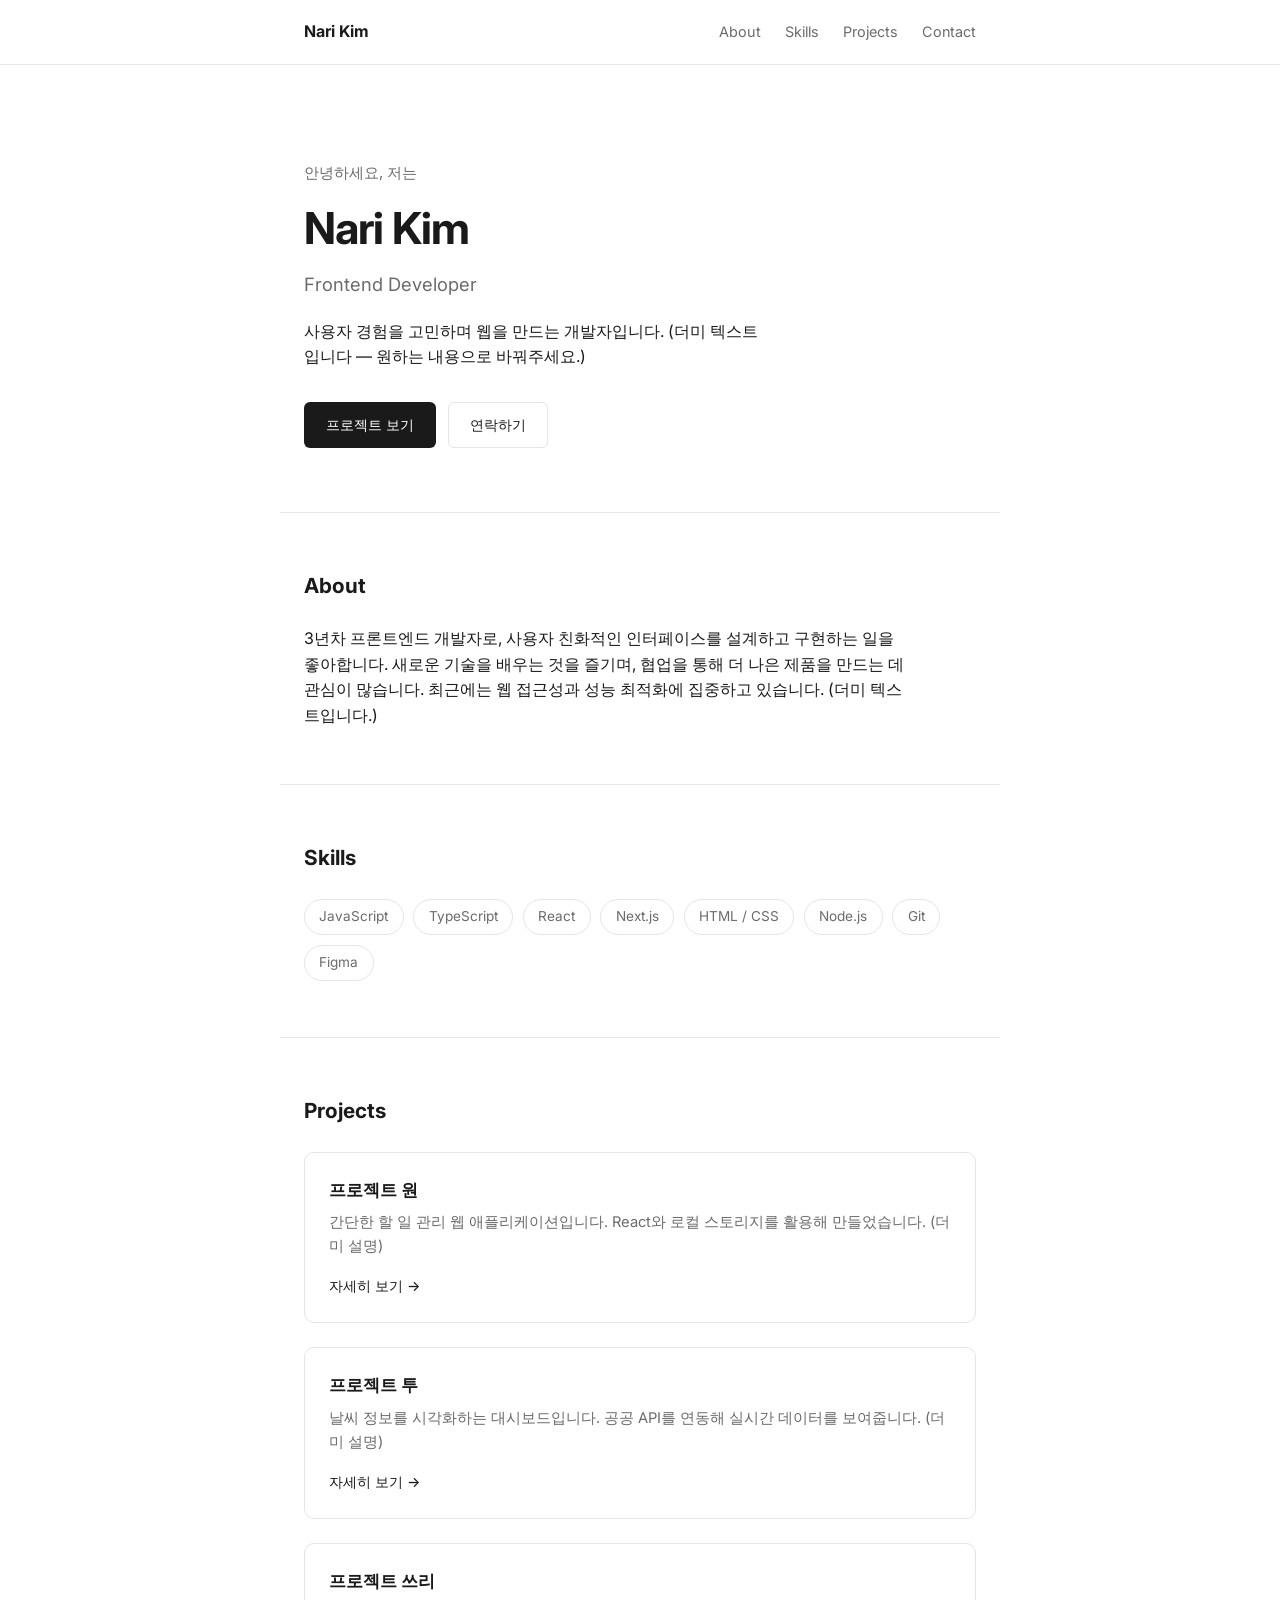
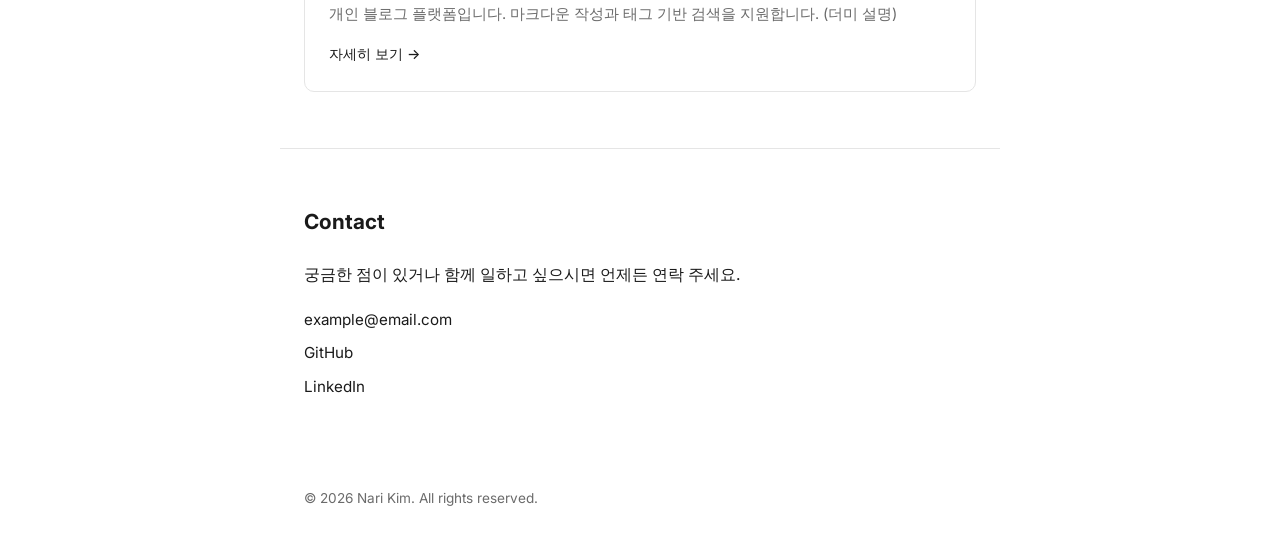
==== index.html @ 474b6a87 "Add minimal portfolio homepage Static single-page site with hero, about, skills, projects, and conta" ====
<!DOCTYPE html>
<html lang="ko">
<head>
<meta charset="UTF-8">
<meta name="viewport" content="width=device-width, initial-scale=1.0">
<title>Nari Kim — Portfolio</title>
<meta name="description" content="Nari Kim의 개인 포트폴리오 홈페이지">
<link rel="preconnect" href="https://fonts.googleapis.com">
<link rel="preconnect" href="https://fonts.gstatic.com" crossorigin>
<link href="https://fonts.googleapis.com/css2?family=Inter:wght@400;500;600;700&display=swap" rel="stylesheet">
<link rel="stylesheet" href="style.css">
</head>
<body>

<header class="nav">
  <div class="nav-inner">
    <a href="#top" class="nav-logo">Nari Kim</a>
    <nav class="nav-links">
      <a href="#about">About</a>
      <a href="#skills">Skills</a>
      <a href="#projects">Projects</a>
      <a href="#contact">Contact</a>
    </nav>
  </div>
</header>

<main>
  <section id="top" class="hero">
    <p class="hero-eyebrow">안녕하세요, 저는</p>
    <h1 class="hero-name">Nari Kim</h1>
    <p class="hero-title">Frontend Developer</p>
    <p class="hero-desc">사용자 경험을 고민하며 웹을 만드는 개발자입니다. (더미 텍스트입니다 — 원하는 내용으로 바꿔주세요.)</p>
    <div class="hero-links">
      <a href="#projects" class="btn btn-primary">프로젝트 보기</a>
      <a href="#contact" class="btn btn-outline">연락하기</a>
    </div>
  </section>

  <section id="about" class="section">
    <h2 class="section-title">About</h2>
    <p class="about-text">
      3년차 프론트엔드 개발자로, 사용자 친화적인 인터페이스를 설계하고 구현하는 일을 좋아합니다.
      새로운 기술을 배우는 것을 즐기며, 협업을 통해 더 나은 제품을 만드는 데 관심이 많습니다.
      최근에는 웹 접근성과 성능 최적화에 집중하고 있습니다. (더미 텍스트입니다.)
    </p>
  </section>

  <section id="skills" class="section">
    <h2 class="section-title">Skills</h2>
    <ul class="skills-list">
      <li>JavaScript</li>
      <li>TypeScript</li>
      <li>React</li>
      <li>Next.js</li>
      <li>HTML / CSS</li>
      <li>Node.js</li>
      <li>Git</li>
      <li>Figma</li>
    </ul>
  </section>

  <section id="projects" class="section">
    <h2 class="section-title">Projects</h2>
    <div class="projects-grid">
      <article class="project-card">
        <h3>프로젝트 원</h3>
        <p>간단한 할 일 관리 웹 애플리케이션입니다. React와 로컬 스토리지를 활용해 만들었습니다. (더미 설명)</p>
        <a href="#" class="project-link">자세히 보기 →</a>
      </article>
      <article class="project-card">
        <h3>프로젝트 투</h3>
        <p>날씨 정보를 시각화하는 대시보드입니다. 공공 API를 연동해 실시간 데이터를 보여줍니다. (더미 설명)</p>
        <a href="#" class="project-link">자세히 보기 →</a>
      </article>
      <article class="project-card">
        <h3>프로젝트 쓰리</h3>
        <p>개인 블로그 플랫폼입니다. 마크다운 작성과 태그 기반 검색을 지원합니다. (더미 설명)</p>
        <a href="#" class="project-link">자세히 보기 →</a>
      </article>
    </div>
  </section>

  <section id="contact" class="section">
    <h2 class="section-title">Contact</h2>
    <p class="contact-desc">궁금한 점이 있거나 함께 일하고 싶으시면 언제든 연락 주세요.</p>
    <ul class="contact-list">
      <li><a href="mailto:example@email.com">example@email.com</a></li>
      <li><a href="https://github.com/knaric" target="_blank" rel="noopener">GitHub</a></li>
      <li><a href="https://linkedin.com" target="_blank" rel="noopener">LinkedIn</a></li>
    </ul>
  </section>
</main>

<footer class="footer">
  <p>&copy; 2026 Nari Kim. All rights reserved.</p>
</footer>

</body>
</html>
---- style.css ----
:root {
  --color-bg: #ffffff;
  --color-text: #1a1a1a;
  --color-muted: #6b6b6b;
  --color-border: #e5e5e5;
  --color-accent: #1a1a1a;
  --max-width: 720px;
}

* {
  box-sizing: border-box;
  margin: 0;
  padding: 0;
}

html {
  scroll-behavior: smooth;
}

body {
  font-family: 'Inter', -apple-system, BlinkMacSystemFont, 'Segoe UI', sans-serif;
  color: var(--color-text);
  background: var(--color-bg);
  line-height: 1.6;
  -webkit-font-smoothing: antialiased;
}

a {
  color: inherit;
  text-decoration: none;
}

ul {
  list-style: none;
}

/* Nav */
.nav {
  position: sticky;
  top: 0;
  background: rgba(255, 255, 255, 0.85);
  backdrop-filter: blur(8px);
  border-bottom: 1px solid var(--color-border);
  z-index: 10;
}

.nav-inner {
  max-width: var(--max-width);
  margin: 0 auto;
  padding: 1.2rem 1.5rem;
  display: flex;
  justify-content: space-between;
  align-items: center;
}

.nav-logo {
  font-weight: 700;
  font-size: 1rem;
}

.nav-links {
  display: flex;
  gap: 1.5rem;
}

.nav-links a {
  font-size: 0.9rem;
  color: var(--color-muted);
  transition: color 0.15s ease;
}

.nav-links a:hover {
  color: var(--color-text);
}

/* Hero */
.hero {
  max-width: var(--max-width);
  margin: 0 auto;
  padding: 6rem 1.5rem 4rem;
}

.hero-eyebrow {
  color: var(--color-muted);
  font-size: 0.95rem;
  margin-bottom: 0.5rem;
}

.hero-name {
  font-size: 2.75rem;
  font-weight: 700;
  letter-spacing: -0.02em;
  margin-bottom: 0.4rem;
}

.hero-title {
  font-size: 1.15rem;
  color: var(--color-muted);
  margin-bottom: 1.2rem;
}

.hero-desc {
  max-width: 46ch;
  color: var(--color-text);
  margin-bottom: 2rem;
}

.hero-links {
  display: flex;
  gap: 0.8rem;
}

.btn {
  display: inline-block;
  padding: 0.65rem 1.3rem;
  border-radius: 6px;
  font-size: 0.9rem;
  font-weight: 500;
  transition: all 0.15s ease;
  border: 1px solid transparent;
}

.btn-primary {
  background: var(--color-accent);
  color: #fff;
}

.btn-primary:hover {
  opacity: 0.85;
}

.btn-outline {
  border-color: var(--color-border);
  color: var(--color-text);
}

.btn-outline:hover {
  border-color: var(--color-accent);
}

/* Sections */
.section {
  max-width: var(--max-width);
  margin: 0 auto;
  padding: 3.5rem 1.5rem;
  border-top: 1px solid var(--color-border);
}

.section-title {
  font-size: 1.3rem;
  font-weight: 700;
  margin-bottom: 1.5rem;
}

.about-text,
.contact-desc {
  color: var(--color-text);
  max-width: 60ch;
}

/* Skills */
.skills-list {
  display: flex;
  flex-wrap: wrap;
  gap: 0.6rem;
}

.skills-list li {
  padding: 0.4rem 0.9rem;
  border: 1px solid var(--color-border);
  border-radius: 999px;
  font-size: 0.85rem;
  color: var(--color-muted);
}

/* Projects */
.projects-grid {
  display: grid;
  gap: 1.5rem;
}

.project-card {
  padding: 1.5rem;
  border: 1px solid var(--color-border);
  border-radius: 10px;
  transition: border-color 0.15s ease;
}

.project-card:hover {
  border-color: var(--color-accent);
}

.project-card h3 {
  font-size: 1.05rem;
  margin-bottom: 0.5rem;
}

.project-card p {
  color: var(--color-muted);
  font-size: 0.92rem;
  margin-bottom: 0.9rem;
}

.project-link {
  font-size: 0.88rem;
  font-weight: 500;
}

/* Contact */
.contact-list {
  display: flex;
  flex-direction: column;
  gap: 0.5rem;
  margin-top: 1.2rem;
}

.contact-list a {
  color: var(--color-text);
  font-size: 0.95rem;
  border-bottom: 1px solid transparent;
}

.contact-list a:hover {
  border-color: var(--color-text);
}

/* Footer */
.footer {
  max-width: var(--max-width);
  margin: 0 auto;
  padding: 2rem 1.5rem 3rem;
  color: var(--color-muted);
  font-size: 0.85rem;
}

/* Responsive */
@media (max-width: 480px) {
  .hero-name {
    font-size: 2.1rem;
  }
  .nav-links {
    gap: 1rem;
  }
  .nav-links a {
    font-size: 0.82rem;
  }
}
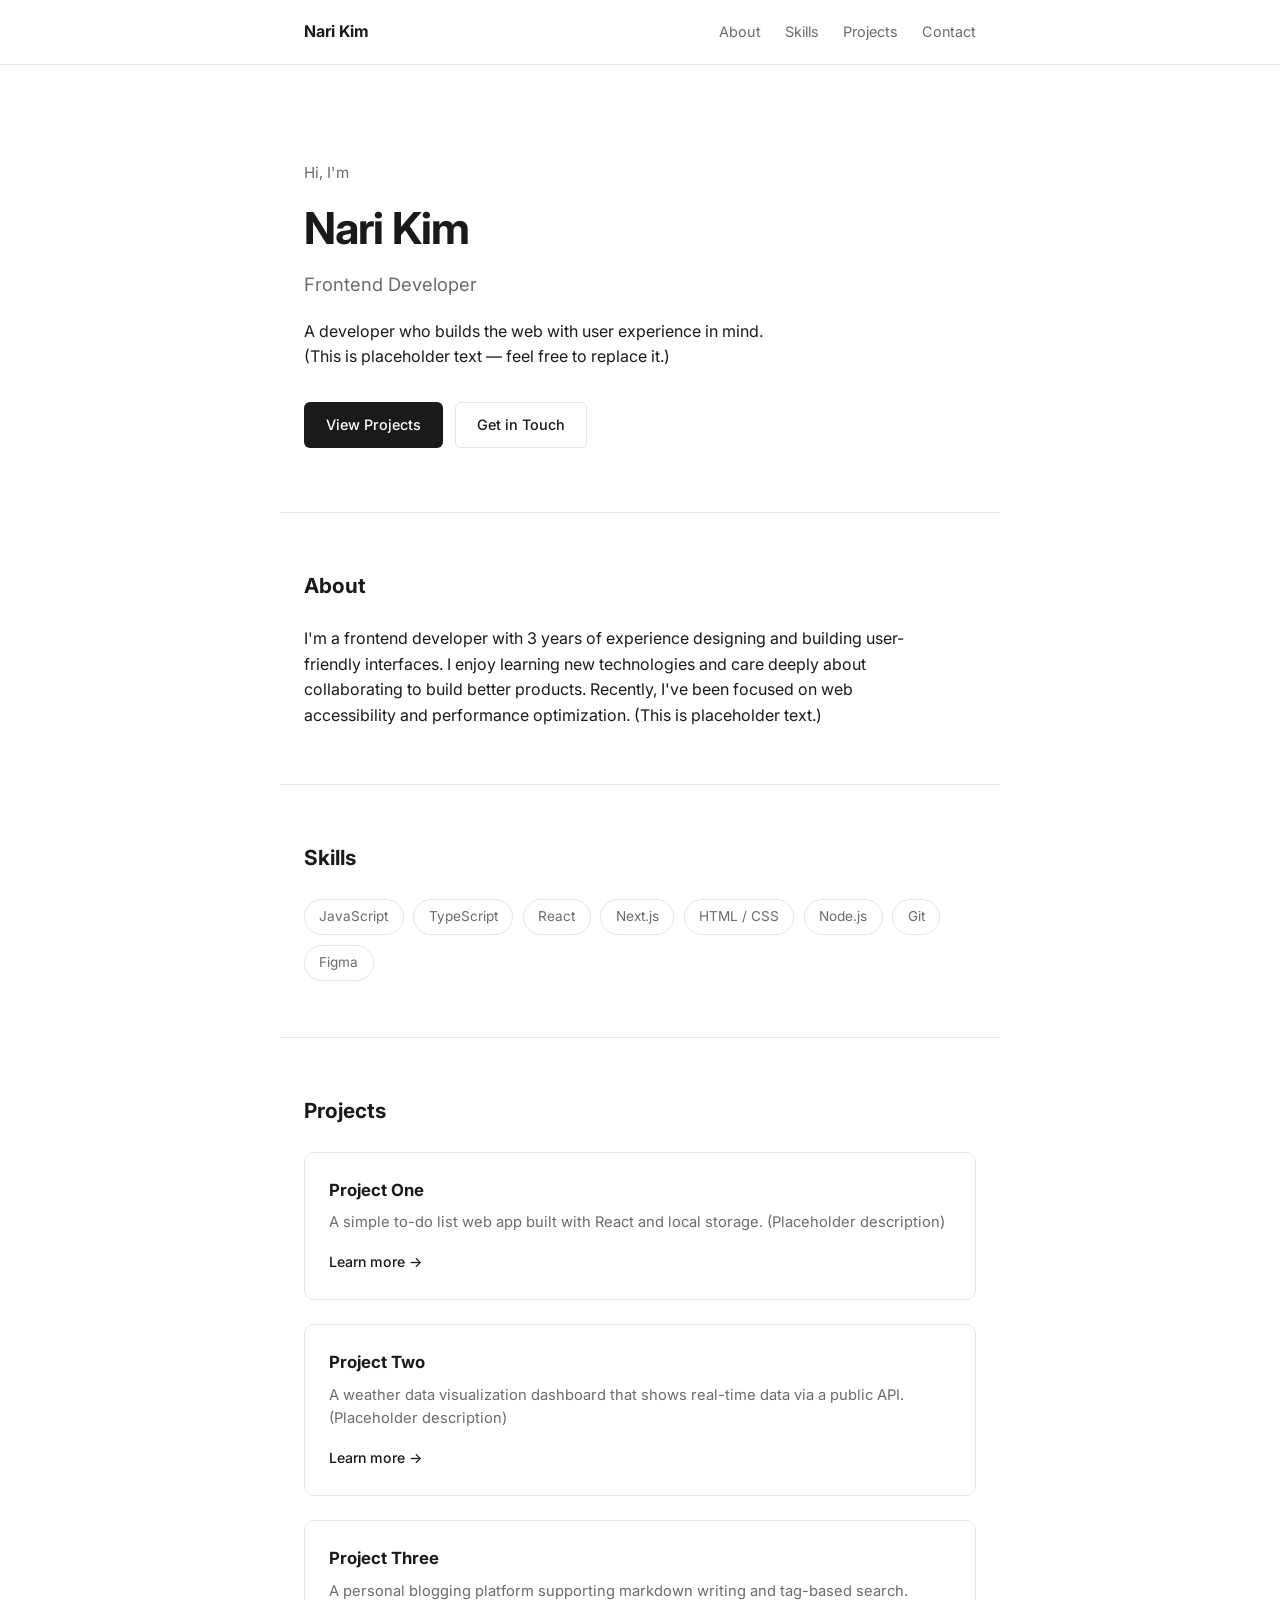
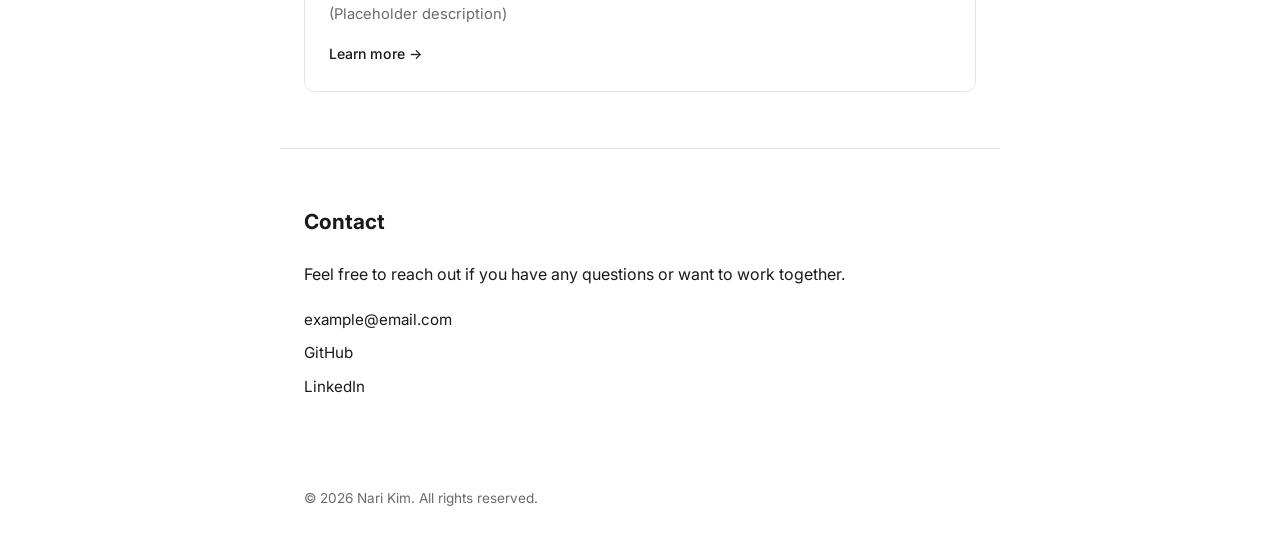
==== commit 6a80cc37: "Translate UI text to English Co-Authored-By: Claude Sonnet 5 <noreply@anthropic.com>" ====
--- a/index.html
+++ b/index.html
@@ -1,10 +1,10 @@
 <!DOCTYPE html>
-<html lang="ko">
+<html lang="en">
 <head>
 <meta charset="UTF-8">
 <meta name="viewport" content="width=device-width, initial-scale=1.0">
 <title>Nari Kim — Portfolio</title>
-<meta name="description" content="Nari Kim의 개인 포트폴리오 홈페이지">
+<meta name="description" content="Nari Kim's personal portfolio website">
 <link rel="preconnect" href="https://fonts.googleapis.com">
 <link rel="preconnect" href="https://fonts.gstatic.com" crossorigin>
 <link href="https://fonts.googleapis.com/css2?family=Inter:wght@400;500;600;700&display=swap" rel="stylesheet">
@@ -26,22 +26,22 @@
 
 <main>
   <section id="top" class="hero">
-    <p class="hero-eyebrow">안녕하세요, 저는</p>
+    <p class="hero-eyebrow">Hi, I'm</p>
     <h1 class="hero-name">Nari Kim</h1>
     <p class="hero-title">Frontend Developer</p>
-    <p class="hero-desc">사용자 경험을 고민하며 웹을 만드는 개발자입니다. (더미 텍스트입니다 — 원하는 내용으로 바꿔주세요.)</p>
+    <p class="hero-desc">A developer who builds the web with user experience in mind. (This is placeholder text — feel free to replace it.)</p>
     <div class="hero-links">
-      <a href="#projects" class="btn btn-primary">프로젝트 보기</a>
-      <a href="#contact" class="btn btn-outline">연락하기</a>
+      <a href="#projects" class="btn btn-primary">View Projects</a>
+      <a href="#contact" class="btn btn-outline">Get in Touch</a>
     </div>
   </section>
 
   <section id="about" class="section">
     <h2 class="section-title">About</h2>
     <p class="about-text">
-      3년차 프론트엔드 개발자로, 사용자 친화적인 인터페이스를 설계하고 구현하는 일을 좋아합니다.
-      새로운 기술을 배우는 것을 즐기며, 협업을 통해 더 나은 제품을 만드는 데 관심이 많습니다.
-      최근에는 웹 접근성과 성능 최적화에 집중하고 있습니다. (더미 텍스트입니다.)
+      I'm a frontend developer with 3 years of experience designing and building user-friendly interfaces.
+      I enjoy learning new technologies and care deeply about collaborating to build better products.
+      Recently, I've been focused on web accessibility and performance optimization. (This is placeholder text.)
     </p>
   </section>
 
@@ -63,26 +63,26 @@
     <h2 class="section-title">Projects</h2>
     <div class="projects-grid">
       <article class="project-card">
-        <h3>프로젝트 원</h3>
-        <p>간단한 할 일 관리 웹 애플리케이션입니다. React와 로컬 스토리지를 활용해 만들었습니다. (더미 설명)</p>
-        <a href="#" class="project-link">자세히 보기 →</a>
+        <h3>Project One</h3>
+        <p>A simple to-do list web app built with React and local storage. (Placeholder description)</p>
+        <a href="#" class="project-link">Learn more →</a>
       </article>
       <article class="project-card">
-        <h3>프로젝트 투</h3>
-        <p>날씨 정보를 시각화하는 대시보드입니다. 공공 API를 연동해 실시간 데이터를 보여줍니다. (더미 설명)</p>
-        <a href="#" class="project-link">자세히 보기 →</a>
+        <h3>Project Two</h3>
+        <p>A weather data visualization dashboard that shows real-time data via a public API. (Placeholder description)</p>
+        <a href="#" class="project-link">Learn more →</a>
       </article>
       <article class="project-card">
-        <h3>프로젝트 쓰리</h3>
-        <p>개인 블로그 플랫폼입니다. 마크다운 작성과 태그 기반 검색을 지원합니다. (더미 설명)</p>
-        <a href="#" class="project-link">자세히 보기 →</a>
+        <h3>Project Three</h3>
+        <p>A personal blogging platform supporting markdown writing and tag-based search. (Placeholder description)</p>
+        <a href="#" class="project-link">Learn more →</a>
       </article>
     </div>
   </section>
 
   <section id="contact" class="section">
     <h2 class="section-title">Contact</h2>
-    <p class="contact-desc">궁금한 점이 있거나 함께 일하고 싶으시면 언제든 연락 주세요.</p>
+    <p class="contact-desc">Feel free to reach out if you have any questions or want to work together.</p>
     <ul class="contact-list">
       <li><a href="mailto:example@email.com">example@email.com</a></li>
       <li><a href="https://github.com/knaric" target="_blank" rel="noopener">GitHub</a></li>
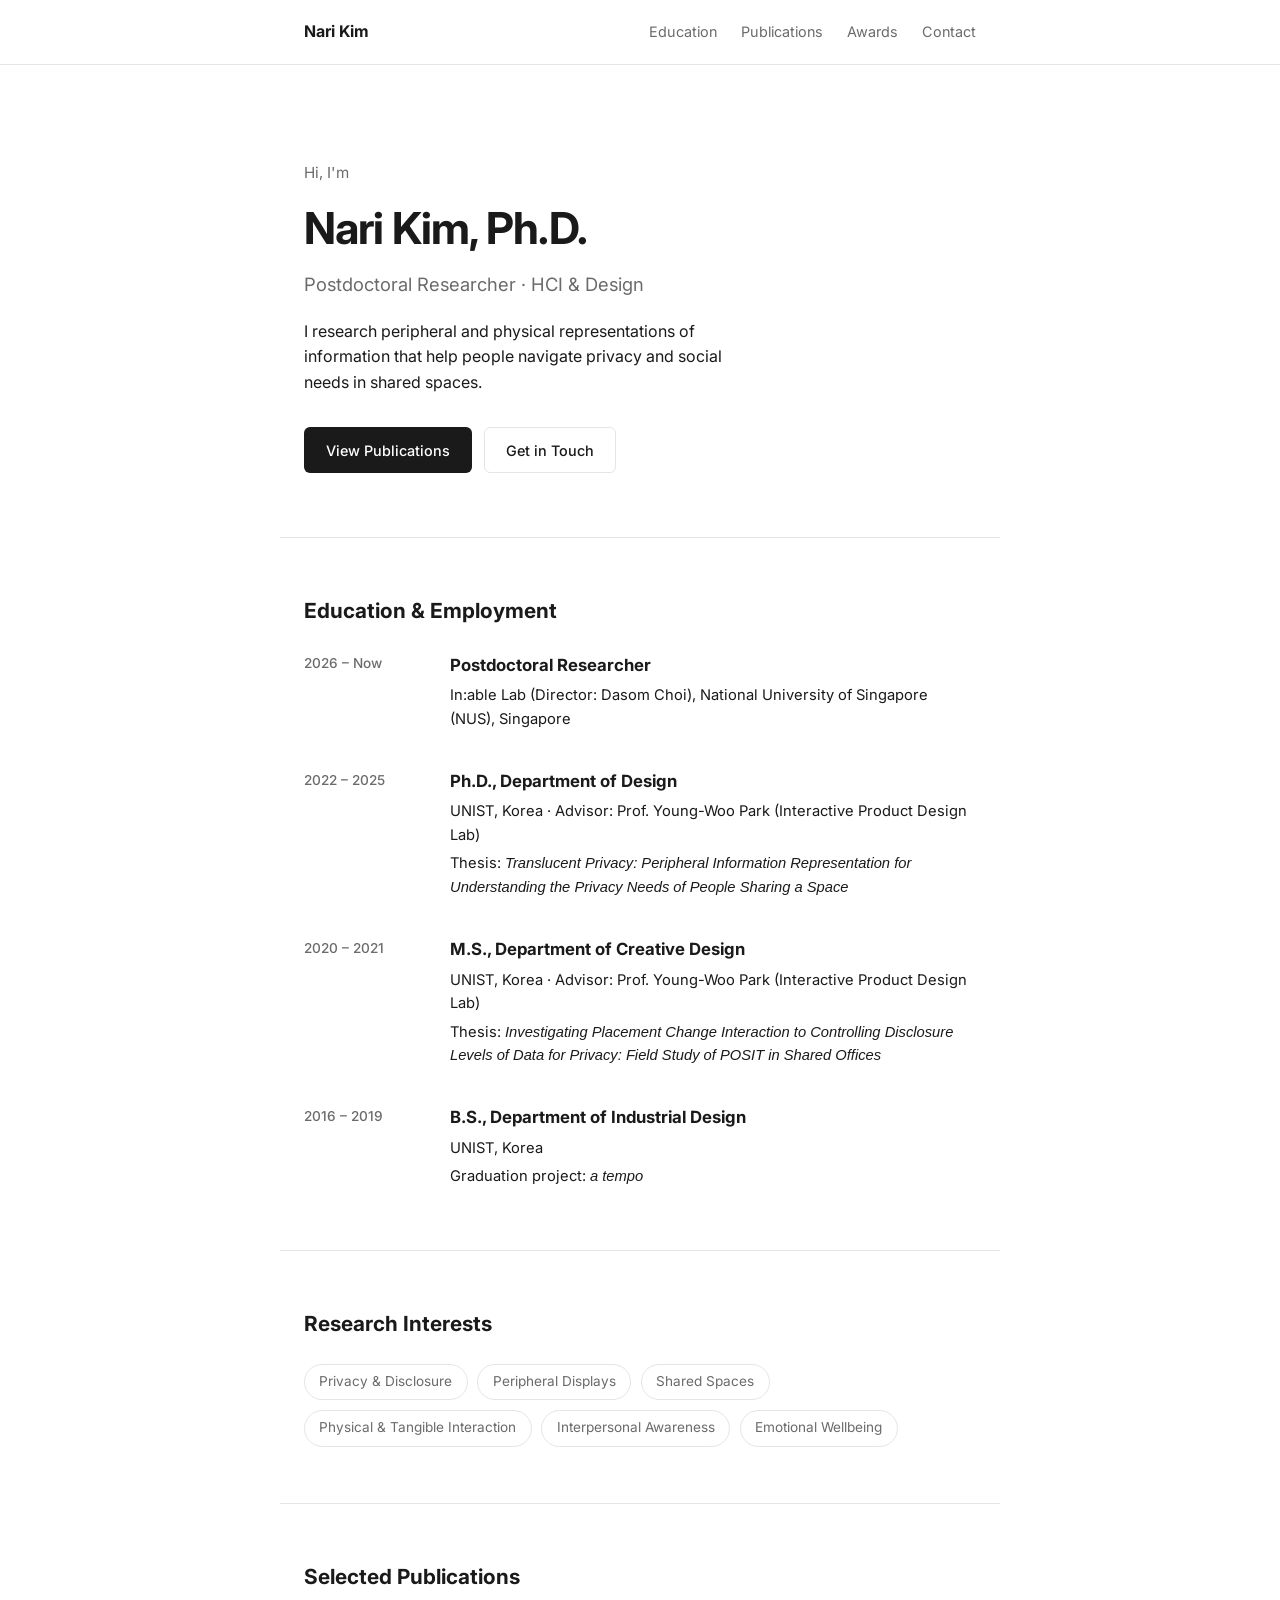
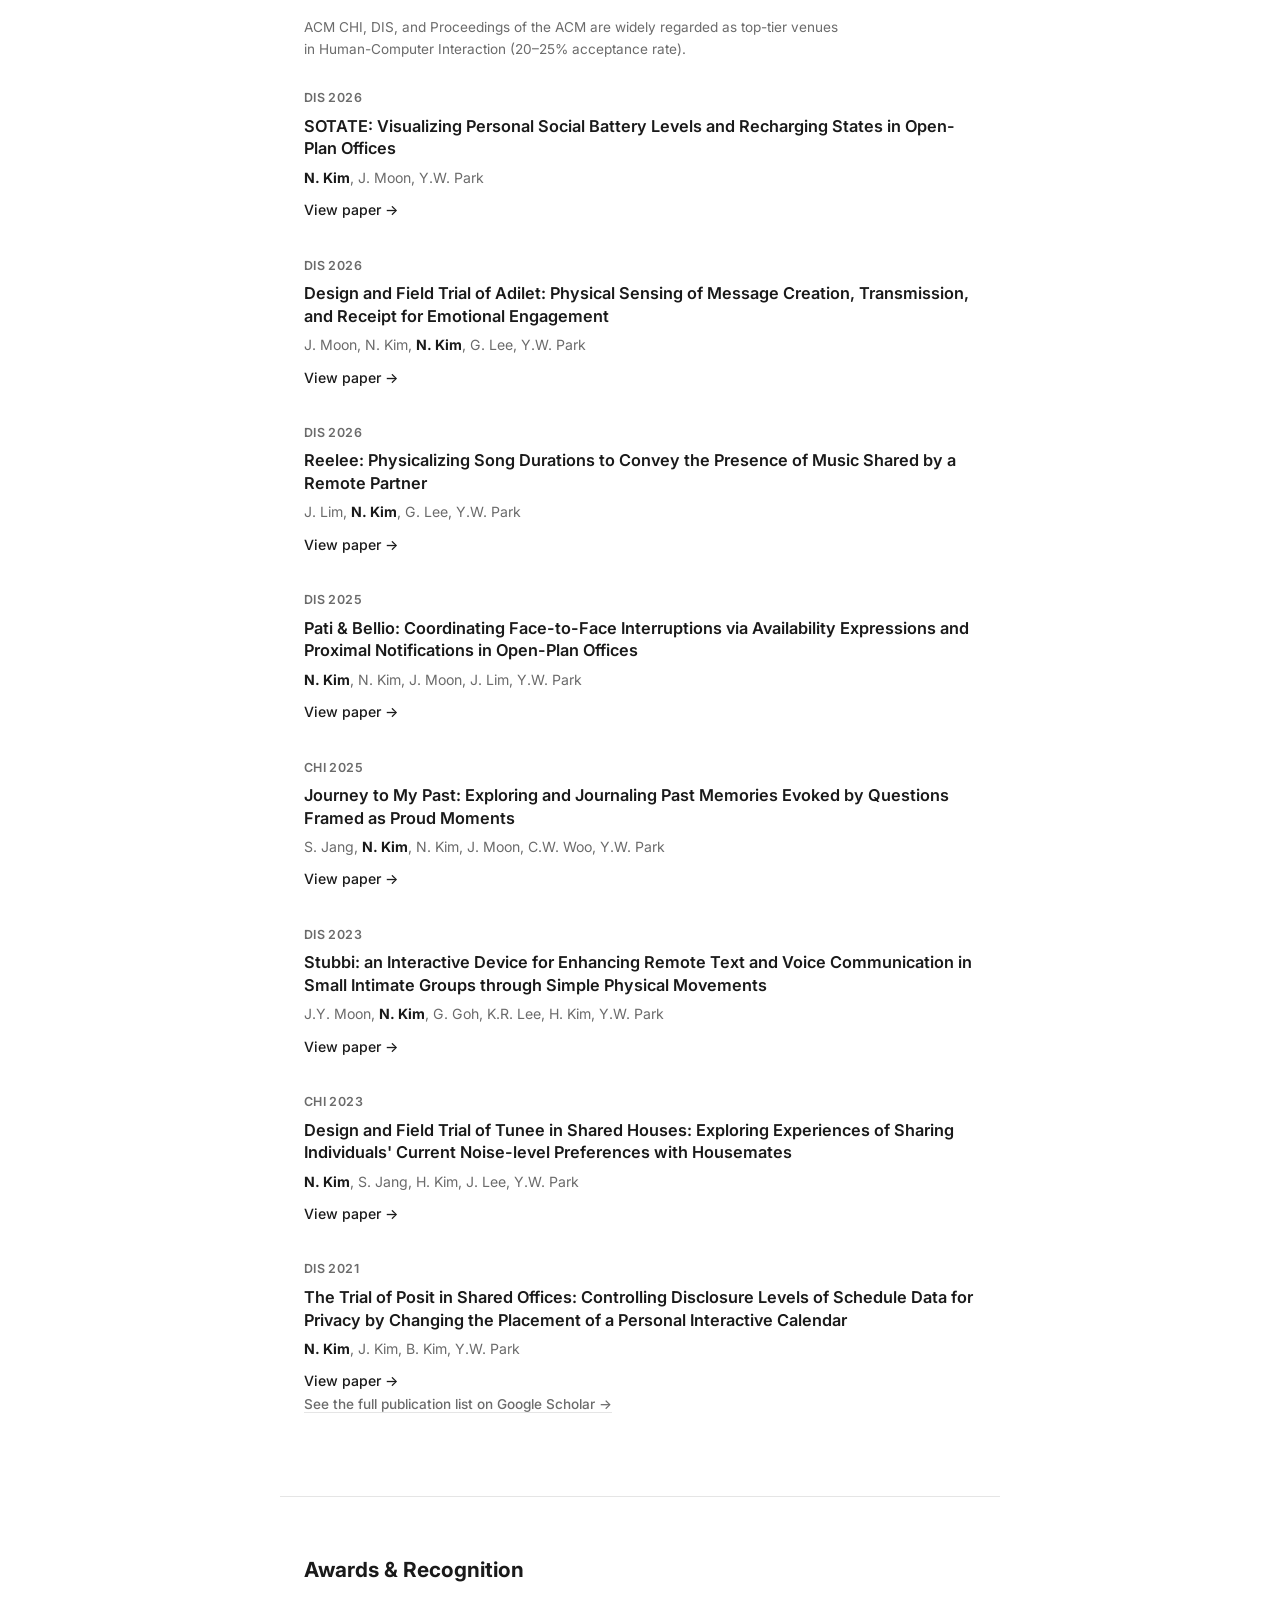
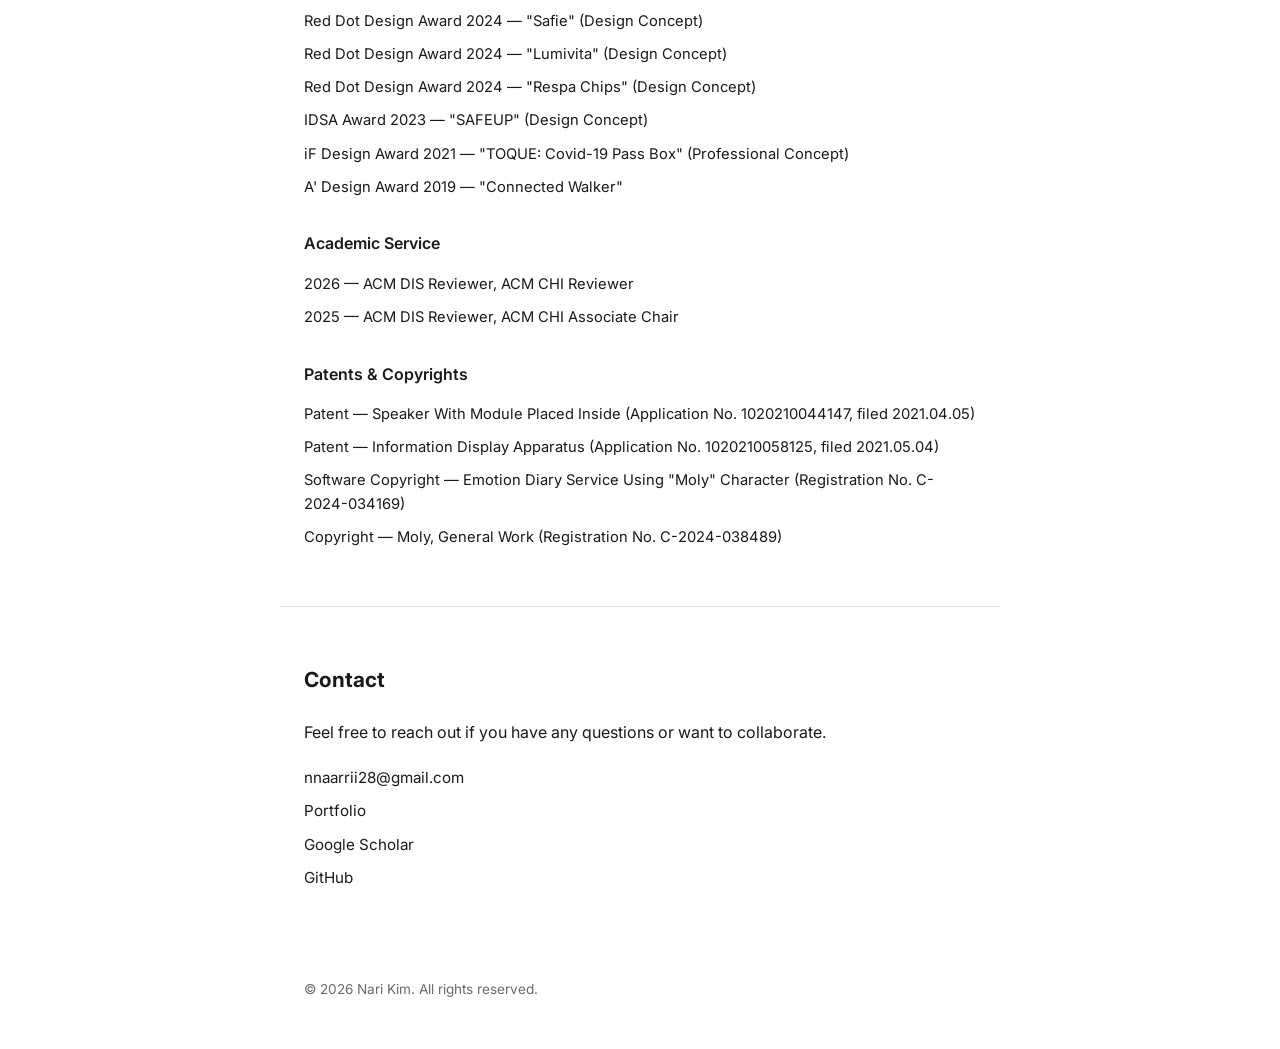
==== commit 3d57762e: "Rework homepage as academic researcher portfolio Replace generic developer template content with rea" ====
--- a/index.html
+++ b/index.html
@@ -3,8 +3,8 @@
 <head>
 <meta charset="UTF-8">
 <meta name="viewport" content="width=device-width, initial-scale=1.0">
-<title>Nari Kim — Portfolio</title>
-<meta name="description" content="Nari Kim's personal portfolio website">
+<title>Nari Kim, Ph.D. — Postdoctoral Researcher</title>
+<meta name="description" content="Nari Kim's academic portfolio — HCI and design research on privacy, peripheral information, and shared spaces.">
 <link rel="preconnect" href="https://fonts.googleapis.com">
 <link rel="preconnect" href="https://fonts.gstatic.com" crossorigin>
 <link href="https://fonts.googleapis.com/css2?family=Inter:wght@400;500;600;700&display=swap" rel="stylesheet">
@@ -16,9 +16,9 @@
   <div class="nav-inner">
     <a href="#top" class="nav-logo">Nari Kim</a>
     <nav class="nav-links">
-      <a href="#about">About</a>
-      <a href="#skills">Skills</a>
-      <a href="#projects">Projects</a>
+      <a href="#education">Education</a>
+      <a href="#publications">Publications</a>
+      <a href="#awards">Awards</a>
       <a href="#contact">Contact</a>
     </nav>
   </div>
@@ -27,66 +27,154 @@
 <main>
   <section id="top" class="hero">
     <p class="hero-eyebrow">Hi, I'm</p>
-    <h1 class="hero-name">Nari Kim</h1>
-    <p class="hero-title">Frontend Developer</p>
-    <p class="hero-desc">A developer who builds the web with user experience in mind. (This is placeholder text — feel free to replace it.)</p>
+    <h1 class="hero-name">Nari Kim, Ph.D.</h1>
+    <p class="hero-title">Postdoctoral Researcher · HCI &amp; Design</p>
+    <p class="hero-desc">I research peripheral and physical representations of information that help people navigate privacy and social needs in shared spaces.</p>
     <div class="hero-links">
-      <a href="#projects" class="btn btn-primary">View Projects</a>
+      <a href="#publications" class="btn btn-primary">View Publications</a>
       <a href="#contact" class="btn btn-outline">Get in Touch</a>
     </div>
   </section>
 
-  <section id="about" class="section">
-    <h2 class="section-title">About</h2>
-    <p class="about-text">
-      I'm a frontend developer with 3 years of experience designing and building user-friendly interfaces.
-      I enjoy learning new technologies and care deeply about collaborating to build better products.
-      Recently, I've been focused on web accessibility and performance optimization. (This is placeholder text.)
-    </p>
+  <section id="education" class="section">
+    <h2 class="section-title">Education &amp; Employment</h2>
+    <div class="timeline">
+      <div class="timeline-item">
+        <span class="timeline-date">2026 – Now</span>
+        <div class="timeline-content">
+          <h3>Postdoctoral Researcher</h3>
+          <p>In:able Lab (Director: Dasom Choi), National University of Singapore (NUS), Singapore</p>
+        </div>
+      </div>
+      <div class="timeline-item">
+        <span class="timeline-date">2022 – 2025</span>
+        <div class="timeline-content">
+          <h3>Ph.D., Department of Design</h3>
+          <p>UNIST, Korea · Advisor: Prof. Young-Woo Park (Interactive Product Design Lab)</p>
+          <p class="timeline-detail">Thesis: <em>Translucent Privacy: Peripheral Information Representation for Understanding the Privacy Needs of People Sharing a Space</em></p>
+        </div>
+      </div>
+      <div class="timeline-item">
+        <span class="timeline-date">2020 – 2021</span>
+        <div class="timeline-content">
+          <h3>M.S., Department of Creative Design</h3>
+          <p>UNIST, Korea · Advisor: Prof. Young-Woo Park (Interactive Product Design Lab)</p>
+          <p class="timeline-detail">Thesis: <em>Investigating Placement Change Interaction to Controlling Disclosure Levels of Data for Privacy: Field Study of POSIT in Shared Offices</em></p>
+        </div>
+      </div>
+      <div class="timeline-item">
+        <span class="timeline-date">2016 – 2019</span>
+        <div class="timeline-content">
+          <h3>B.S., Department of Industrial Design</h3>
+          <p>UNIST, Korea</p>
+          <p class="timeline-detail">Graduation project: <em>a tempo</em></p>
+        </div>
+      </div>
+    </div>
   </section>
 
-  <section id="skills" class="section">
-    <h2 class="section-title">Skills</h2>
+  <section id="interests" class="section">
+    <h2 class="section-title">Research Interests</h2>
     <ul class="skills-list">
-      <li>JavaScript</li>
-      <li>TypeScript</li>
-      <li>React</li>
-      <li>Next.js</li>
-      <li>HTML / CSS</li>
-      <li>Node.js</li>
-      <li>Git</li>
-      <li>Figma</li>
+      <li>Privacy &amp; Disclosure</li>
+      <li>Peripheral Displays</li>
+      <li>Shared Spaces</li>
+      <li>Physical &amp; Tangible Interaction</li>
+      <li>Interpersonal Awareness</li>
+      <li>Emotional Wellbeing</li>
     </ul>
   </section>
 
-  <section id="projects" class="section">
-    <h2 class="section-title">Projects</h2>
-    <div class="projects-grid">
-      <article class="project-card">
-        <h3>Project One</h3>
-        <p>A simple to-do list web app built with React and local storage. (Placeholder description)</p>
-        <a href="#" class="project-link">Learn more →</a>
-      </article>
-      <article class="project-card">
-        <h3>Project Two</h3>
-        <p>A weather data visualization dashboard that shows real-time data via a public API. (Placeholder description)</p>
-        <a href="#" class="project-link">Learn more →</a>
-      </article>
-      <article class="project-card">
-        <h3>Project Three</h3>
-        <p>A personal blogging platform supporting markdown writing and tag-based search. (Placeholder description)</p>
-        <a href="#" class="project-link">Learn more →</a>
-      </article>
-    </div>
+  <section id="publications" class="section">
+    <h2 class="section-title">Selected Publications</h2>
+    <p class="section-note">ACM CHI, DIS, and Proceedings of the ACM are widely regarded as top-tier venues in Human-Computer Interaction (20–25% acceptance rate).</p>
+    <ul class="pub-list">
+      <li class="pub-item">
+        <span class="pub-venue">DIS 2026</span>
+        <h3 class="pub-title">SOTATE: Visualizing Personal Social Battery Levels and Recharging States in Open-Plan Offices</h3>
+        <p class="pub-authors"><strong>N. Kim</strong>, J. Moon, Y.W. Park</p>
+        <a href="https://doi.org/10.1145/3800645.3812945" class="project-link" target="_blank" rel="noopener">View paper →</a>
+      </li>
+      <li class="pub-item">
+        <span class="pub-venue">DIS 2026</span>
+        <h3 class="pub-title">Design and Field Trial of Adilet: Physical Sensing of Message Creation, Transmission, and Receipt for Emotional Engagement</h3>
+        <p class="pub-authors">J. Moon, N. Kim, <strong>N. Kim</strong>, G. Lee, Y.W. Park</p>
+        <a href="https://doi.org/10.1145/3800645.3813018" class="project-link" target="_blank" rel="noopener">View paper →</a>
+      </li>
+      <li class="pub-item">
+        <span class="pub-venue">DIS 2026</span>
+        <h3 class="pub-title">Reelee: Physicalizing Song Durations to Convey the Presence of Music Shared by a Remote Partner</h3>
+        <p class="pub-authors">J. Lim, <strong>N. Kim</strong>, G. Lee, Y.W. Park</p>
+        <a href="https://doi.org/10.1145/3800645.3812944" class="project-link" target="_blank" rel="noopener">View paper →</a>
+      </li>
+      <li class="pub-item">
+        <span class="pub-venue">DIS 2025</span>
+        <h3 class="pub-title">Pati &amp; Bellio: Coordinating Face-to-Face Interruptions via Availability Expressions and Proximal Notifications in Open-Plan Offices</h3>
+        <p class="pub-authors"><strong>N. Kim</strong>, N. Kim, J. Moon, J. Lim, Y.W. Park</p>
+        <a href="https://doi.org/10.1145/3715336.3735767" class="project-link" target="_blank" rel="noopener">View paper →</a>
+      </li>
+      <li class="pub-item">
+        <span class="pub-venue">CHI 2025</span>
+        <h3 class="pub-title">Journey to My Past: Exploring and Journaling Past Memories Evoked by Questions Framed as Proud Moments</h3>
+        <p class="pub-authors">S. Jang, <strong>N. Kim</strong>, N. Kim, J. Moon, C.W. Woo, Y.W. Park</p>
+        <a href="https://doi.org/10.1145/3706598.3713215" class="project-link" target="_blank" rel="noopener">View paper →</a>
+      </li>
+      <li class="pub-item">
+        <span class="pub-venue">DIS 2023</span>
+        <h3 class="pub-title">Stubbi: an Interactive Device for Enhancing Remote Text and Voice Communication in Small Intimate Groups through Simple Physical Movements</h3>
+        <p class="pub-authors">J.Y. Moon, <strong>N. Kim</strong>, G. Goh, K.R. Lee, H. Kim, Y.W. Park</p>
+        <a href="https://doi.org/10.1145/3563657.3596016" class="project-link" target="_blank" rel="noopener">View paper →</a>
+      </li>
+      <li class="pub-item">
+        <span class="pub-venue">CHI 2023</span>
+        <h3 class="pub-title">Design and Field Trial of Tunee in Shared Houses: Exploring Experiences of Sharing Individuals' Current Noise-level Preferences with Housemates</h3>
+        <p class="pub-authors"><strong>N. Kim</strong>, S. Jang, H. Kim, J. Lee, Y.W. Park</p>
+        <a href="https://doi.org/10.1145/3544548.3581521" class="project-link" target="_blank" rel="noopener">View paper →</a>
+      </li>
+      <li class="pub-item">
+        <span class="pub-venue">DIS 2021</span>
+        <h3 class="pub-title">The Trial of Posit in Shared Offices: Controlling Disclosure Levels of Schedule Data for Privacy by Changing the Placement of a Personal Interactive Calendar</h3>
+        <p class="pub-authors"><strong>N. Kim</strong>, J. Kim, B. Kim, Y.W. Park</p>
+        <a href="https://doi.org/10.1145/3461778.3462073" class="project-link" target="_blank" rel="noopener">View paper →</a>
+      </li>
+    </ul>
+    <p class="section-note"><a href="https://scholar.google.com/citations?user=_BSlyMIAAAAJ&hl=ko" target="_blank" rel="noopener">See the full publication list on Google Scholar →</a></p>
+  </section>
+
+  <section id="awards" class="section">
+    <h2 class="section-title">Awards &amp; Recognition</h2>
+    <ul class="simple-list">
+      <li>Red Dot Design Award 2024 — "Safie" (Design Concept)</li>
+      <li>Red Dot Design Award 2024 — "Lumivita" (Design Concept)</li>
+      <li>Red Dot Design Award 2024 — "Respa Chips" (Design Concept)</li>
+      <li>IDSA Award 2023 — "SAFEUP" (Design Concept)</li>
+      <li>iF Design Award 2021 — "TOQUE: Covid-19 Pass Box" (Professional Concept)</li>
+      <li>A' Design Award 2019 — "Connected Walker"</li>
+    </ul>
+
+    <h3 class="subsection-title">Academic Service</h3>
+    <ul class="simple-list">
+      <li>2026 — ACM DIS Reviewer, ACM CHI Reviewer</li>
+      <li>2025 — ACM DIS Reviewer, ACM CHI Associate Chair</li>
+    </ul>
+
+    <h3 class="subsection-title">Patents &amp; Copyrights</h3>
+    <ul class="simple-list">
+      <li>Patent — Speaker With Module Placed Inside (Application No. 1020210044147, filed 2021.04.05)</li>
+      <li>Patent — Information Display Apparatus (Application No. 1020210058125, filed 2021.05.04)</li>
+      <li>Software Copyright — Emotion Diary Service Using "Moly" Character (Registration No. C-2024-034169)</li>
+      <li>Copyright — Moly, General Work (Registration No. C-2024-038489)</li>
+    </ul>
   </section>
 
   <section id="contact" class="section">
     <h2 class="section-title">Contact</h2>
-    <p class="contact-desc">Feel free to reach out if you have any questions or want to work together.</p>
+    <p class="contact-desc">Feel free to reach out if you have any questions or want to collaborate.</p>
     <ul class="contact-list">
-      <li><a href="mailto:example@email.com">example@email.com</a></li>
+      <li><a href="mailto:nnaarrii28@gmail.com">nnaarrii28@gmail.com</a></li>
+      <li><a href="http://naris.myportfolio.com" target="_blank" rel="noopener">Portfolio</a></li>
+      <li><a href="https://scholar.google.com/citations?user=_BSlyMIAAAAJ&hl=ko" target="_blank" rel="noopener">Google Scholar</a></li>
       <li><a href="https://github.com/knaric" target="_blank" rel="noopener">GitHub</a></li>
-      <li><a href="https://linkedin.com" target="_blank" rel="noopener">LinkedIn</a></li>
     </ul>
   </section>
 </main>
--- a/style.css
+++ b/style.css
@@ -152,7 +152,6 @@
   margin-bottom: 1.5rem;
 }
 
-.about-text,
 .contact-desc {
   color: var(--color-text);
   max-width: 60ch;
@@ -173,32 +172,109 @@
   color: var(--color-muted);
 }
 
-/* Projects */
-.projects-grid {
+/* Section note / subsection title */
+.section-note {
+  color: var(--color-muted);
+  font-size: 0.85rem;
+  max-width: 60ch;
+  margin-bottom: 1.5rem;
+}
+
+.section-note a {
+  font-weight: 500;
+  border-bottom: 1px solid var(--color-border);
+}
+
+.section-note a:hover {
+  border-color: var(--color-text);
+}
+
+.subsection-title {
+  font-size: 1rem;
+  font-weight: 600;
+  margin: 2rem 0 1rem;
+}
+
+/* Timeline */
+.timeline {
+  display: flex;
+  flex-direction: column;
+  gap: 2rem;
+}
+
+.timeline-item {
   display: grid;
-  gap: 1.5rem;
-}
-
-.project-card {
-  padding: 1.5rem;
-  border: 1px solid var(--color-border);
-  border-radius: 10px;
-  transition: border-color 0.15s ease;
-}
-
-.project-card:hover {
-  border-color: var(--color-accent);
-}
-
-.project-card h3 {
+  grid-template-columns: 130px 1fr;
+  gap: 1rem;
+}
+
+.timeline-date {
+  color: var(--color-muted);
+  font-size: 0.85rem;
+  font-weight: 500;
+  padding-top: 0.1rem;
+}
+
+.timeline-content h3 {
   font-size: 1.05rem;
+  margin-bottom: 0.35rem;
+}
+
+.timeline-content p {
+  color: var(--color-text);
+  font-size: 0.92rem;
+  margin-bottom: 0.3rem;
+}
+
+.timeline-detail {
+  color: var(--color-muted);
+  font-size: 0.88rem;
+}
+
+/* Publications */
+.pub-list {
+  display: flex;
+  flex-direction: column;
+  gap: 1.8rem;
+}
+
+.pub-venue {
+  display: inline-block;
+  font-size: 0.78rem;
+  font-weight: 600;
+  color: var(--color-muted);
+  text-transform: uppercase;
+  letter-spacing: 0.03em;
+  margin-bottom: 0.4rem;
+}
+
+.pub-title {
+  font-size: 1.02rem;
+  font-weight: 600;
+  line-height: 1.4;
+  margin-bottom: 0.4rem;
+}
+
+.pub-authors {
+  color: var(--color-muted);
+  font-size: 0.88rem;
   margin-bottom: 0.5rem;
 }
 
-.project-card p {
-  color: var(--color-muted);
+.pub-authors strong {
+  color: var(--color-text);
+}
+
+/* Simple list (awards, service, patents) */
+.simple-list {
+  display: flex;
+  flex-direction: column;
+  gap: 0.6rem;
+}
+
+.simple-list li {
   font-size: 0.92rem;
-  margin-bottom: 0.9rem;
+  color: var(--color-text);
 }
 
 .project-link {
@@ -244,4 +320,8 @@
   .nav-links a {
     font-size: 0.82rem;
   }
-}
+  .timeline-item {
+    grid-template-columns: 1fr;
+    gap: 0.3rem;
+  }
+}
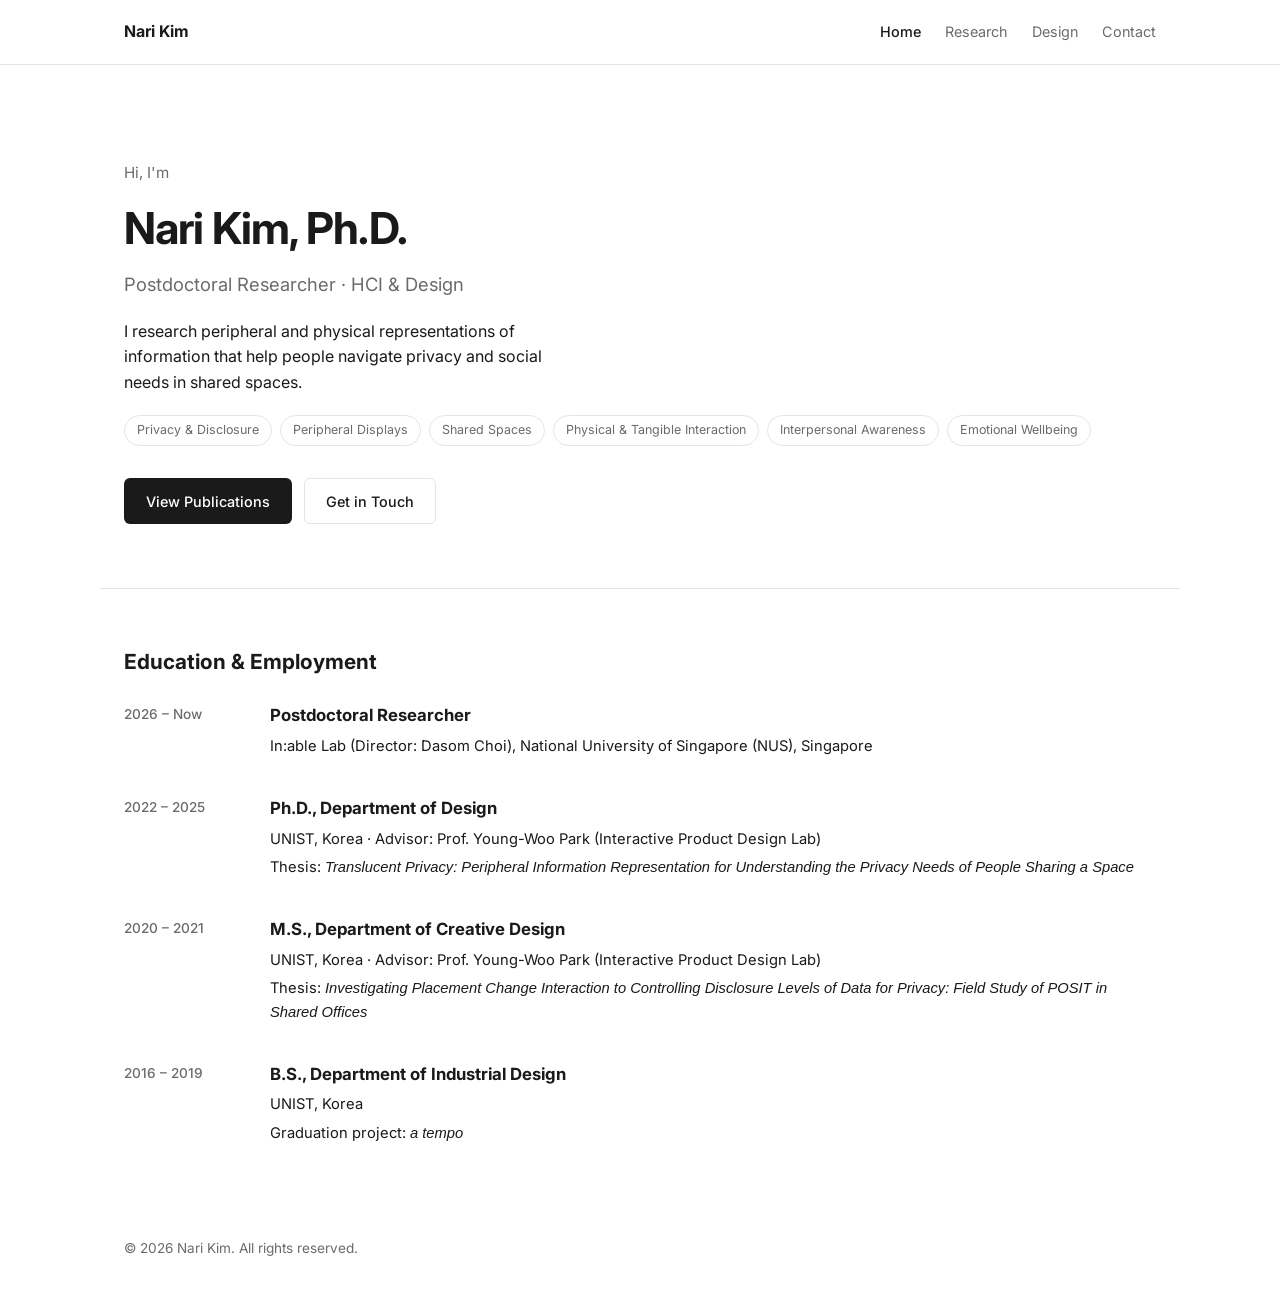
==== commit cd3b9ad1: "Split homepage into multiple pages; widen layout; restructure sections - Widen main content column f" ====
--- a/index.html
+++ b/index.html
@@ -14,12 +14,12 @@
 
 <header class="nav">
   <div class="nav-inner">
-    <a href="#top" class="nav-logo">Nari Kim</a>
+    <a href="index.html" class="nav-logo">Nari Kim</a>
     <nav class="nav-links">
-      <a href="#education">Education</a>
-      <a href="#publications">Publications</a>
-      <a href="#awards">Awards</a>
-      <a href="#contact">Contact</a>
+      <a href="index.html" class="active">Home</a>
+      <a href="research.html">Research</a>
+      <a href="design.html">Design</a>
+      <a href="contact.html">Contact</a>
     </nav>
   </div>
 </header>
@@ -30,9 +30,17 @@
     <h1 class="hero-name">Nari Kim, Ph.D.</h1>
     <p class="hero-title">Postdoctoral Researcher · HCI &amp; Design</p>
     <p class="hero-desc">I research peripheral and physical representations of information that help people navigate privacy and social needs in shared spaces.</p>
+    <ul class="hero-tags">
+      <li>Privacy &amp; Disclosure</li>
+      <li>Peripheral Displays</li>
+      <li>Shared Spaces</li>
+      <li>Physical &amp; Tangible Interaction</li>
+      <li>Interpersonal Awareness</li>
+      <li>Emotional Wellbeing</li>
+    </ul>
     <div class="hero-links">
-      <a href="#publications" class="btn btn-primary">View Publications</a>
-      <a href="#contact" class="btn btn-outline">Get in Touch</a>
+      <a href="research.html#publications" class="btn btn-primary">View Publications</a>
+      <a href="contact.html" class="btn btn-outline">Get in Touch</a>
     </div>
   </section>
 
@@ -72,111 +80,6 @@
       </div>
     </div>
   </section>
-
-  <section id="interests" class="section">
-    <h2 class="section-title">Research Interests</h2>
-    <ul class="skills-list">
-      <li>Privacy &amp; Disclosure</li>
-      <li>Peripheral Displays</li>
-      <li>Shared Spaces</li>
-      <li>Physical &amp; Tangible Interaction</li>
-      <li>Interpersonal Awareness</li>
-      <li>Emotional Wellbeing</li>
-    </ul>
-  </section>
-
-  <section id="publications" class="section">
-    <h2 class="section-title">Selected Publications</h2>
-    <p class="section-note">ACM CHI, DIS, and Proceedings of the ACM are widely regarded as top-tier venues in Human-Computer Interaction (20–25% acceptance rate).</p>
-    <ul class="pub-list">
-      <li class="pub-item">
-        <span class="pub-venue">DIS 2026</span>
-        <h3 class="pub-title">SOTATE: Visualizing Personal Social Battery Levels and Recharging States in Open-Plan Offices</h3>
-        <p class="pub-authors"><strong>N. Kim</strong>, J. Moon, Y.W. Park</p>
-        <a href="https://doi.org/10.1145/3800645.3812945" class="project-link" target="_blank" rel="noopener">View paper →</a>
-      </li>
-      <li class="pub-item">
-        <span class="pub-venue">DIS 2026</span>
-        <h3 class="pub-title">Design and Field Trial of Adilet: Physical Sensing of Message Creation, Transmission, and Receipt for Emotional Engagement</h3>
-        <p class="pub-authors">J. Moon, N. Kim, <strong>N. Kim</strong>, G. Lee, Y.W. Park</p>
-        <a href="https://doi.org/10.1145/3800645.3813018" class="project-link" target="_blank" rel="noopener">View paper →</a>
-      </li>
-      <li class="pub-item">
-        <span class="pub-venue">DIS 2026</span>
-        <h3 class="pub-title">Reelee: Physicalizing Song Durations to Convey the Presence of Music Shared by a Remote Partner</h3>
-        <p class="pub-authors">J. Lim, <strong>N. Kim</strong>, G. Lee, Y.W. Park</p>
-        <a href="https://doi.org/10.1145/3800645.3812944" class="project-link" target="_blank" rel="noopener">View paper →</a>
-      </li>
-      <li class="pub-item">
-        <span class="pub-venue">DIS 2025</span>
-        <h3 class="pub-title">Pati &amp; Bellio: Coordinating Face-to-Face Interruptions via Availability Expressions and Proximal Notifications in Open-Plan Offices</h3>
-        <p class="pub-authors"><strong>N. Kim</strong>, N. Kim, J. Moon, J. Lim, Y.W. Park</p>
-        <a href="https://doi.org/10.1145/3715336.3735767" class="project-link" target="_blank" rel="noopener">View paper →</a>
-      </li>
-      <li class="pub-item">
-        <span class="pub-venue">CHI 2025</span>
-        <h3 class="pub-title">Journey to My Past: Exploring and Journaling Past Memories Evoked by Questions Framed as Proud Moments</h3>
-        <p class="pub-authors">S. Jang, <strong>N. Kim</strong>, N. Kim, J. Moon, C.W. Woo, Y.W. Park</p>
-        <a href="https://doi.org/10.1145/3706598.3713215" class="project-link" target="_blank" rel="noopener">View paper →</a>
-      </li>
-      <li class="pub-item">
-        <span class="pub-venue">DIS 2023</span>
-        <h3 class="pub-title">Stubbi: an Interactive Device for Enhancing Remote Text and Voice Communication in Small Intimate Groups through Simple Physical Movements</h3>
-        <p class="pub-authors">J.Y. Moon, <strong>N. Kim</strong>, G. Goh, K.R. Lee, H. Kim, Y.W. Park</p>
-        <a href="https://doi.org/10.1145/3563657.3596016" class="project-link" target="_blank" rel="noopener">View paper →</a>
-      </li>
-      <li class="pub-item">
-        <span class="pub-venue">CHI 2023</span>
-        <h3 class="pub-title">Design and Field Trial of Tunee in Shared Houses: Exploring Experiences of Sharing Individuals' Current Noise-level Preferences with Housemates</h3>
-        <p class="pub-authors"><strong>N. Kim</strong>, S. Jang, H. Kim, J. Lee, Y.W. Park</p>
-        <a href="https://doi.org/10.1145/3544548.3581521" class="project-link" target="_blank" rel="noopener">View paper →</a>
-      </li>
-      <li class="pub-item">
-        <span class="pub-venue">DIS 2021</span>
-        <h3 class="pub-title">The Trial of Posit in Shared Offices: Controlling Disclosure Levels of Schedule Data for Privacy by Changing the Placement of a Personal Interactive Calendar</h3>
-        <p class="pub-authors"><strong>N. Kim</strong>, J. Kim, B. Kim, Y.W. Park</p>
-        <a href="https://doi.org/10.1145/3461778.3462073" class="project-link" target="_blank" rel="noopener">View paper →</a>
-      </li>
-    </ul>
-    <p class="section-note"><a href="https://scholar.google.com/citations?user=_BSlyMIAAAAJ&hl=ko" target="_blank" rel="noopener">See the full publication list on Google Scholar →</a></p>
-  </section>
-
-  <section id="awards" class="section">
-    <h2 class="section-title">Awards &amp; Recognition</h2>
-    <ul class="simple-list">
-      <li>Red Dot Design Award 2024 — "Safie" (Design Concept)</li>
-      <li>Red Dot Design Award 2024 — "Lumivita" (Design Concept)</li>
-      <li>Red Dot Design Award 2024 — "Respa Chips" (Design Concept)</li>
-      <li>IDSA Award 2023 — "SAFEUP" (Design Concept)</li>
-      <li>iF Design Award 2021 — "TOQUE: Covid-19 Pass Box" (Professional Concept)</li>
-      <li>A' Design Award 2019 — "Connected Walker"</li>
-    </ul>
-
-    <h3 class="subsection-title">Academic Service</h3>
-    <ul class="simple-list">
-      <li>2026 — ACM DIS Reviewer, ACM CHI Reviewer</li>
-      <li>2025 — ACM DIS Reviewer, ACM CHI Associate Chair</li>
-    </ul>
-
-    <h3 class="subsection-title">Patents &amp; Copyrights</h3>
-    <ul class="simple-list">
-      <li>Patent — Speaker With Module Placed Inside (Application No. 1020210044147, filed 2021.04.05)</li>
-      <li>Patent — Information Display Apparatus (Application No. 1020210058125, filed 2021.05.04)</li>
-      <li>Software Copyright — Emotion Diary Service Using "Moly" Character (Registration No. C-2024-034169)</li>
-      <li>Copyright — Moly, General Work (Registration No. C-2024-038489)</li>
-    </ul>
-  </section>
-
-  <section id="contact" class="section">
-    <h2 class="section-title">Contact</h2>
-    <p class="contact-desc">Feel free to reach out if you have any questions or want to collaborate.</p>
-    <ul class="contact-list">
-      <li><a href="mailto:nnaarrii28@gmail.com">nnaarrii28@gmail.com</a></li>
-      <li><a href="http://naris.myportfolio.com" target="_blank" rel="noopener">Portfolio</a></li>
-      <li><a href="https://scholar.google.com/citations?user=_BSlyMIAAAAJ&hl=ko" target="_blank" rel="noopener">Google Scholar</a></li>
-      <li><a href="https://github.com/knaric" target="_blank" rel="noopener">GitHub</a></li>
-    </ul>
-  </section>
 </main>
 
 <footer class="footer">
--- a/style.css
+++ b/style.css
@@ -4,7 +4,7 @@
   --color-muted: #6b6b6b;
   --color-border: #e5e5e5;
   --color-accent: #1a1a1a;
-  --max-width: 720px;
+  --max-width: 1080px;
 }
 
 * {
@@ -73,6 +73,30 @@
   color: var(--color-text);
 }
 
+.nav-links a.active {
+  color: var(--color-text);
+  font-weight: 500;
+}
+
+/* Page header (non-home pages) */
+.page-header {
+  max-width: var(--max-width);
+  margin: 0 auto;
+  padding: 4rem 1.5rem 2.5rem;
+}
+
+.page-title {
+  font-size: 2.2rem;
+  font-weight: 700;
+  letter-spacing: -0.02em;
+  margin-bottom: 0.5rem;
+}
+
+.page-subtitle {
+  color: var(--color-muted);
+  font-size: 1.05rem;
+}
+
 /* Hero */
 .hero {
   max-width: var(--max-width);
@@ -102,7 +126,22 @@
 .hero-desc {
   max-width: 46ch;
   color: var(--color-text);
+  margin-bottom: 1.2rem;
+}
+
+.hero-tags {
+  display: flex;
+  flex-wrap: wrap;
+  gap: 0.5rem;
   margin-bottom: 2rem;
+}
+
+.hero-tags li {
+  padding: 0.3rem 0.75rem;
+  border: 1px solid var(--color-border);
+  border-radius: 999px;
+  font-size: 0.78rem;
+  color: var(--color-muted);
 }
 
 .hero-links {
@@ -152,26 +191,6 @@
   margin-bottom: 1.5rem;
 }
 
-.contact-desc {
-  color: var(--color-text);
-  max-width: 60ch;
-}
-
-/* Skills */
-.skills-list {
-  display: flex;
-  flex-wrap: wrap;
-  gap: 0.6rem;
-}
-
-.skills-list li {
-  padding: 0.4rem 0.9rem;
-  border: 1px solid var(--color-border);
-  border-radius: 999px;
-  font-size: 0.85rem;
-  color: var(--color-muted);
-}
-
 /* Section note / subsection title */
 .section-note {
   color: var(--color-muted);
@@ -187,12 +206,6 @@
 
 .section-note a:hover {
   border-color: var(--color-text);
-}
-
-.subsection-title {
-  font-size: 1rem;
-  font-weight: 600;
-  margin: 2rem 0 1rem;
 }
 
 /* Timeline */
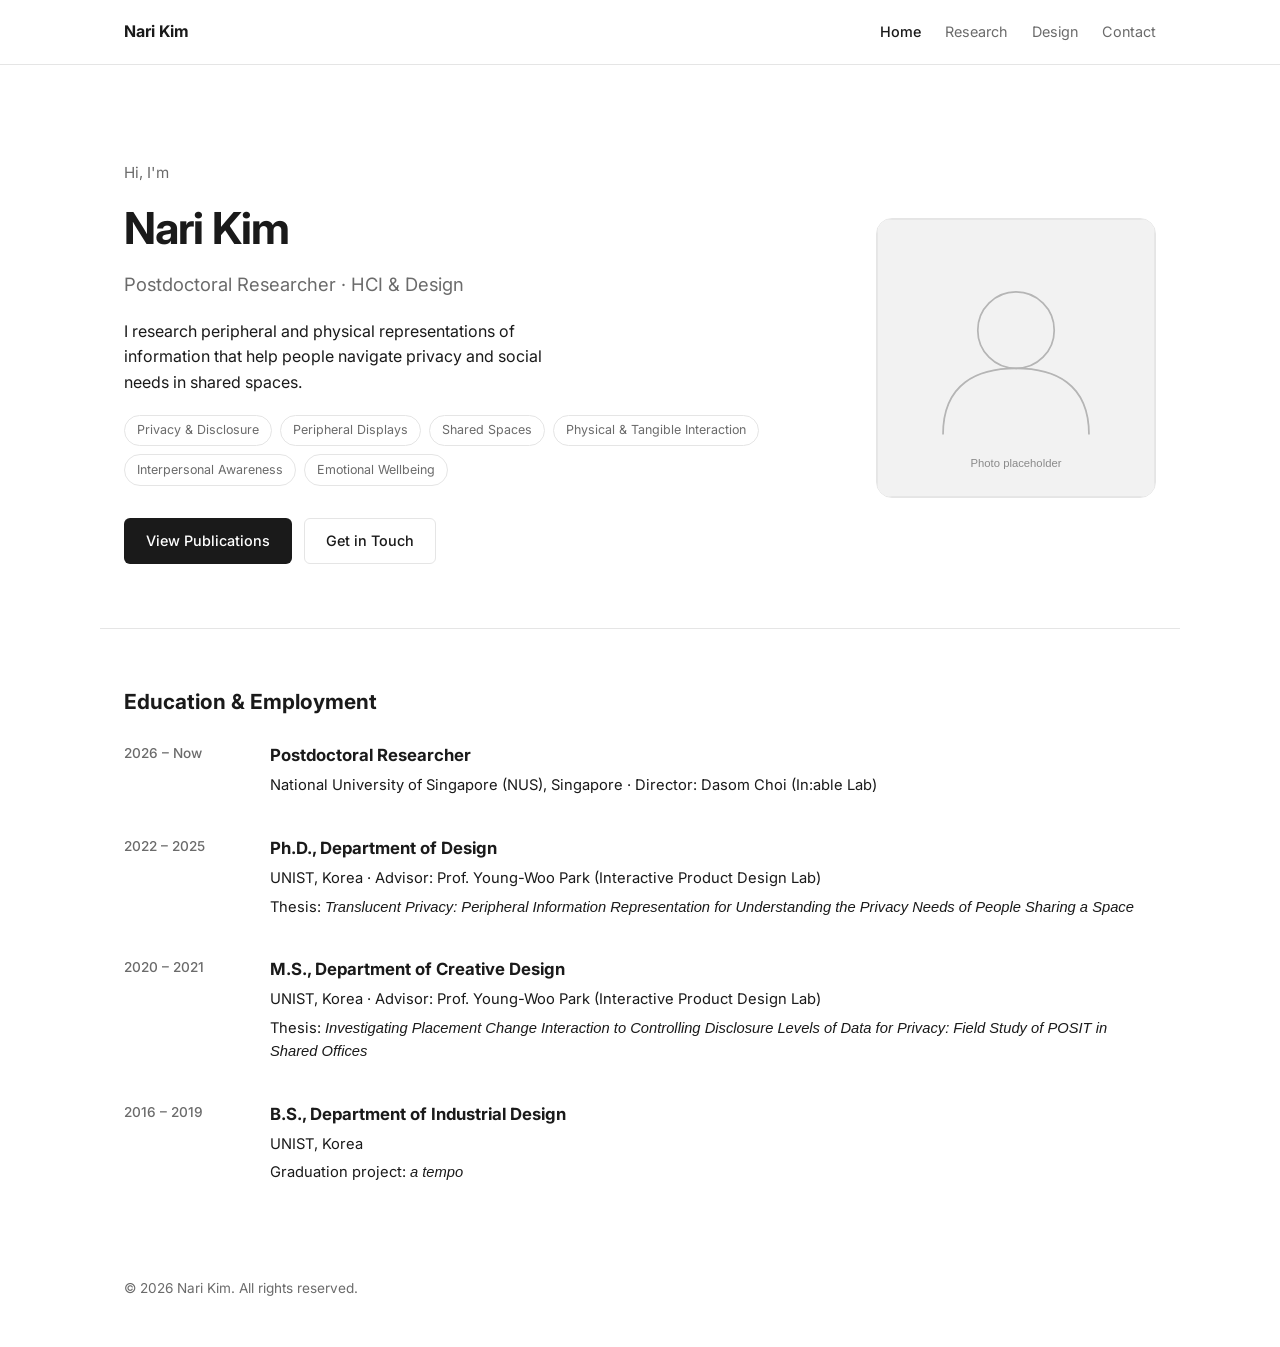
==== commit ed431b63: "Polish hero, remove extra copy, and reorder postdoc entry - Add a hero photo slot with a placeholder" ====
--- a/index.html
+++ b/index.html
@@ -26,21 +26,26 @@
 
 <main>
   <section id="top" class="hero">
-    <p class="hero-eyebrow">Hi, I'm</p>
-    <h1 class="hero-name">Nari Kim, Ph.D.</h1>
-    <p class="hero-title">Postdoctoral Researcher · HCI &amp; Design</p>
-    <p class="hero-desc">I research peripheral and physical representations of information that help people navigate privacy and social needs in shared spaces.</p>
-    <ul class="hero-tags">
-      <li>Privacy &amp; Disclosure</li>
-      <li>Peripheral Displays</li>
-      <li>Shared Spaces</li>
-      <li>Physical &amp; Tangible Interaction</li>
-      <li>Interpersonal Awareness</li>
-      <li>Emotional Wellbeing</li>
-    </ul>
-    <div class="hero-links">
-      <a href="research.html#publications" class="btn btn-primary">View Publications</a>
-      <a href="contact.html" class="btn btn-outline">Get in Touch</a>
+    <div class="hero-content">
+      <p class="hero-eyebrow">Hi, I'm</p>
+      <h1 class="hero-name">Nari Kim</h1>
+      <p class="hero-title">Postdoctoral Researcher · HCI &amp; Design</p>
+      <p class="hero-desc">I research peripheral and physical representations of information that help people navigate privacy and social needs in shared spaces.</p>
+      <ul class="hero-tags">
+        <li>Privacy &amp; Disclosure</li>
+        <li>Peripheral Displays</li>
+        <li>Shared Spaces</li>
+        <li>Physical &amp; Tangible Interaction</li>
+        <li>Interpersonal Awareness</li>
+        <li>Emotional Wellbeing</li>
+      </ul>
+      <div class="hero-links">
+        <a href="research.html#publications" class="btn btn-primary">View Publications</a>
+        <a href="contact.html" class="btn btn-outline">Get in Touch</a>
+      </div>
+    </div>
+    <div class="hero-photo">
+      <img src="images/profile-placeholder.svg" alt="Nari Kim profile photo placeholder" class="hero-photo-img">
     </div>
   </section>
 
@@ -51,7 +56,7 @@
         <span class="timeline-date">2026 – Now</span>
         <div class="timeline-content">
           <h3>Postdoctoral Researcher</h3>
-          <p>In:able Lab (Director: Dasom Choi), National University of Singapore (NUS), Singapore</p>
+          <p>National University of Singapore (NUS), Singapore · Director: Dasom Choi (In:able Lab)</p>
         </div>
       </div>
       <div class="timeline-item">
--- a/style.css
+++ b/style.css
@@ -102,6 +102,27 @@
   max-width: var(--max-width);
   margin: 0 auto;
   padding: 6rem 1.5rem 4rem;
+  display: flex;
+  align-items: center;
+  justify-content: space-between;
+  gap: 3rem;
+}
+
+.hero-content {
+  flex: 1;
+  min-width: 0;
+}
+
+.hero-photo {
+  flex-shrink: 0;
+}
+
+.hero-photo-img {
+  width: 280px;
+  height: 280px;
+  object-fit: cover;
+  border-radius: 16px;
+  border: 1px solid var(--color-border);
 }
 
 .hero-eyebrow {
@@ -251,6 +272,25 @@
   gap: 1.8rem;
 }
 
+.pub-item {
+  display: flex;
+  gap: 1.25rem;
+  align-items: flex-start;
+}
+
+.pub-thumb {
+  width: 300px;
+  height: 224px;
+  object-fit: cover;
+  border-radius: 8px;
+  border: 1px solid var(--color-border);
+  flex-shrink: 0;
+}
+
+.pub-body {
+  min-width: 0;
+}
+
 .pub-venue {
   display: inline-block;
   font-size: 0.78rem;
@@ -323,6 +363,28 @@
 }
 
 /* Responsive */
+@media (max-width: 720px) {
+  .hero {
+    flex-direction: column-reverse;
+    text-align: center;
+    gap: 2rem;
+  }
+  .hero-photo-img {
+    width: 200px;
+    height: 200px;
+  }
+  .hero-desc {
+    margin-left: auto;
+    margin-right: auto;
+  }
+  .hero-tags {
+    justify-content: center;
+  }
+  .hero-links {
+    justify-content: center;
+  }
+}
+
 @media (max-width: 480px) {
   .hero-name {
     font-size: 2.1rem;
@@ -337,4 +399,11 @@
     grid-template-columns: 1fr;
     gap: 0.3rem;
   }
-}
+  .pub-item {
+    flex-direction: column;
+  }
+  .pub-thumb {
+    width: 100%;
+    height: 320px;
+  }
+}
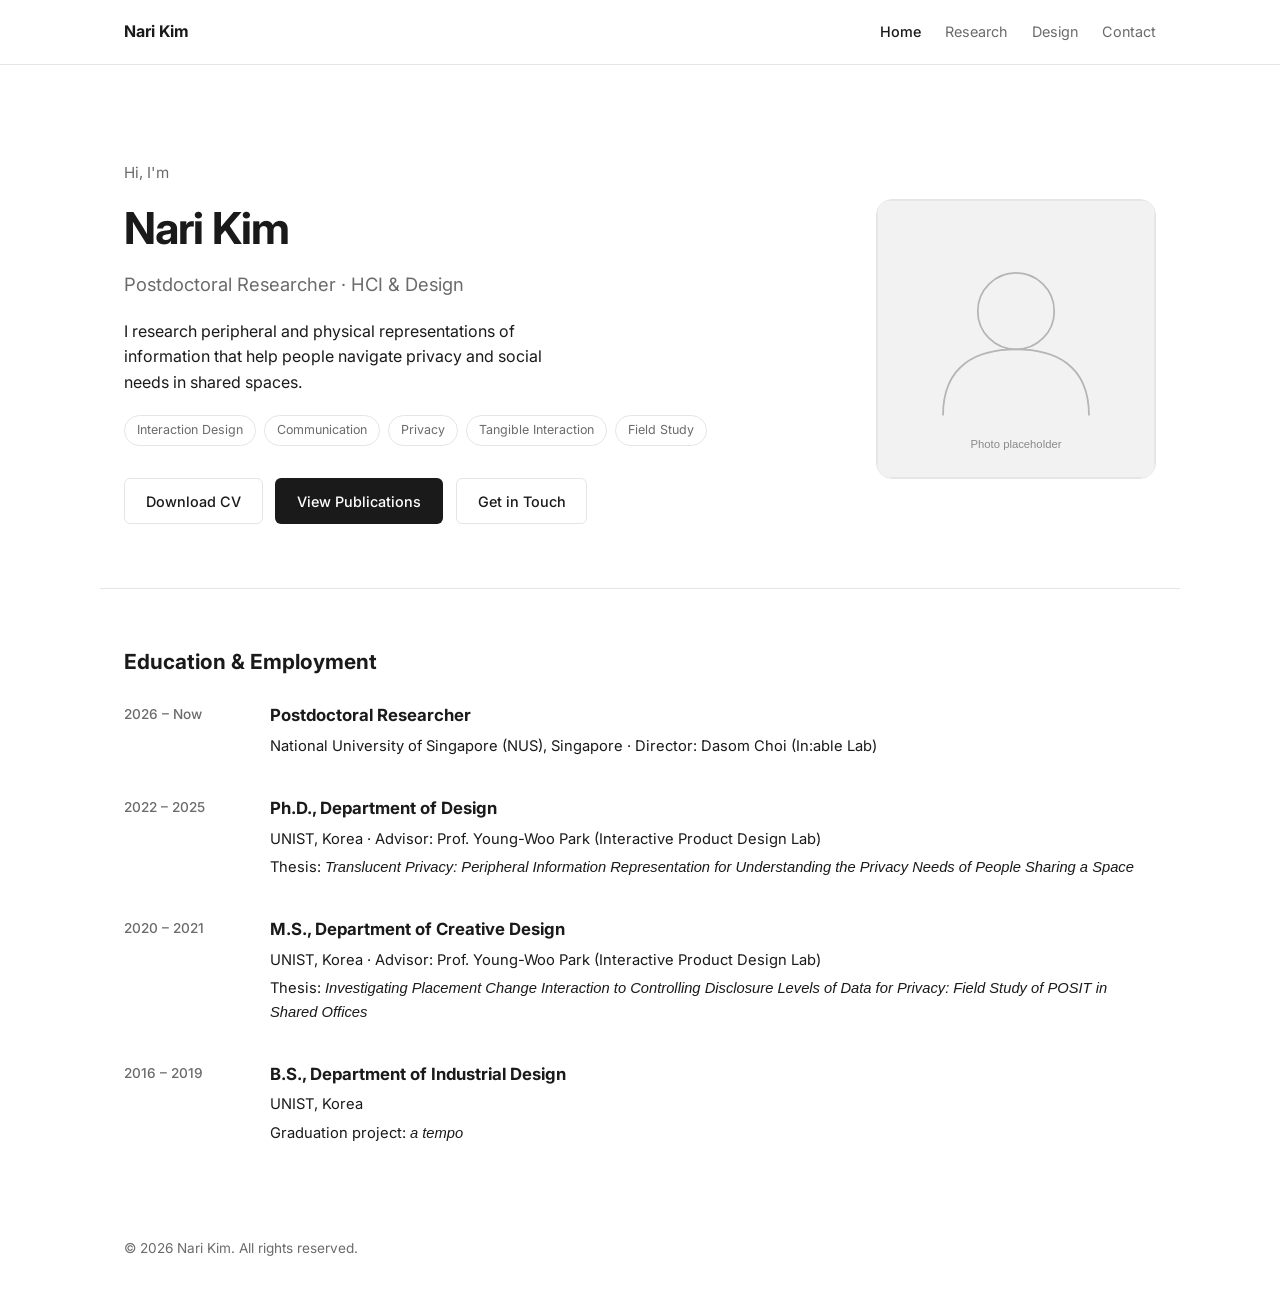
==== commit f75b67fe: "Add real photos, CV download, awards carousel, and contact updates - Replace all publication and her" ====
--- a/index.html
+++ b/index.html
@@ -32,14 +32,14 @@
       <p class="hero-title">Postdoctoral Researcher · HCI &amp; Design</p>
       <p class="hero-desc">I research peripheral and physical representations of information that help people navigate privacy and social needs in shared spaces.</p>
       <ul class="hero-tags">
-        <li>Privacy &amp; Disclosure</li>
-        <li>Peripheral Displays</li>
-        <li>Shared Spaces</li>
-        <li>Physical &amp; Tangible Interaction</li>
-        <li>Interpersonal Awareness</li>
-        <li>Emotional Wellbeing</li>
+        <li>Interaction Design</li>
+        <li>Communication</li>
+        <li>Privacy</li>
+        <li>Tangible Interaction</li>
+        <li>Field Study</li>
       </ul>
       <div class="hero-links">
+        <a href="Nari_Kim_CV.pdf" class="btn btn-outline" download>Download CV</a>
         <a href="research.html#publications" class="btn btn-primary">View Publications</a>
         <a href="contact.html" class="btn btn-outline">Get in Touch</a>
       </div>
--- a/style.css
+++ b/style.css
@@ -167,6 +167,7 @@
 
 .hero-links {
   display: flex;
+  flex-wrap: wrap;
   gap: 0.8rem;
 }
 
@@ -318,6 +319,11 @@
   color: var(--color-text);
 }
 
+.pub-links {
+  display: flex;
+  gap: 1.2rem;
+}
+
 /* Simple list (awards, service, patents) */
 .simple-list {
   display: flex;
@@ -327,12 +333,97 @@
 
 .simple-list li {
   font-size: 0.92rem;
+  color: var(--color-text);
+}
+
+/* Awards carousel */
+.awards-layout {
+  display: flex;
+  gap: 2.5rem;
+  align-items: flex-start;
+}
+
+.awards-layout .simple-list {
+  flex: 1;
+  padding-top: 0.3rem;
+}
+
+.carousel {
+  display: flex;
+  align-items: center;
+  gap: 0.6rem;
+  flex-shrink: 0;
+}
+
+.carousel-frame {
+  display: flex;
+  flex-direction: column;
+  align-items: center;
+  gap: 0.6rem;
+}
+
+.carousel-img {
+  width: 300px;
+  height: 224px;
+  object-fit: cover;
+  border-radius: 8px;
+  border: 1px solid var(--color-border);
+}
+
+.carousel-counter {
+  color: var(--color-muted);
+  font-size: 0.78rem;
+}
+
+.carousel-btn {
+  width: 34px;
+  height: 34px;
+  flex-shrink: 0;
+  border-radius: 50%;
+  border: 1px solid var(--color-border);
+  background: none;
+  color: var(--color-muted);
+  font-size: 1rem;
+  cursor: pointer;
+  transition: all 0.15s ease;
+}
+
+.carousel-btn:hover {
+  border-color: var(--color-accent);
   color: var(--color-text);
 }
 
 .project-link {
   font-size: 0.88rem;
   font-weight: 500;
+}
+
+/* Personal projects grid */
+.projects-grid {
+  display: grid;
+  grid-template-columns: repeat(3, 1fr);
+  gap: 2rem;
+}
+
+.project-thumb {
+  width: 100%;
+  aspect-ratio: 4 / 3;
+  object-fit: cover;
+  border-radius: 8px;
+  border: 1px solid var(--color-border);
+  margin-bottom: 0.9rem;
+}
+
+.project-name {
+  font-size: 1rem;
+  font-weight: 600;
+  margin-bottom: 0.2rem;
+}
+
+.project-year {
+  color: var(--color-muted);
+  font-size: 0.85rem;
+  margin-bottom: 0.6rem;
 }
 
 /* Contact */
@@ -383,6 +474,13 @@
   .hero-links {
     justify-content: center;
   }
+  .awards-layout {
+    flex-direction: column;
+    align-items: center;
+  }
+  .projects-grid {
+    grid-template-columns: 1fr;
+  }
 }
 
 @media (max-width: 480px) {
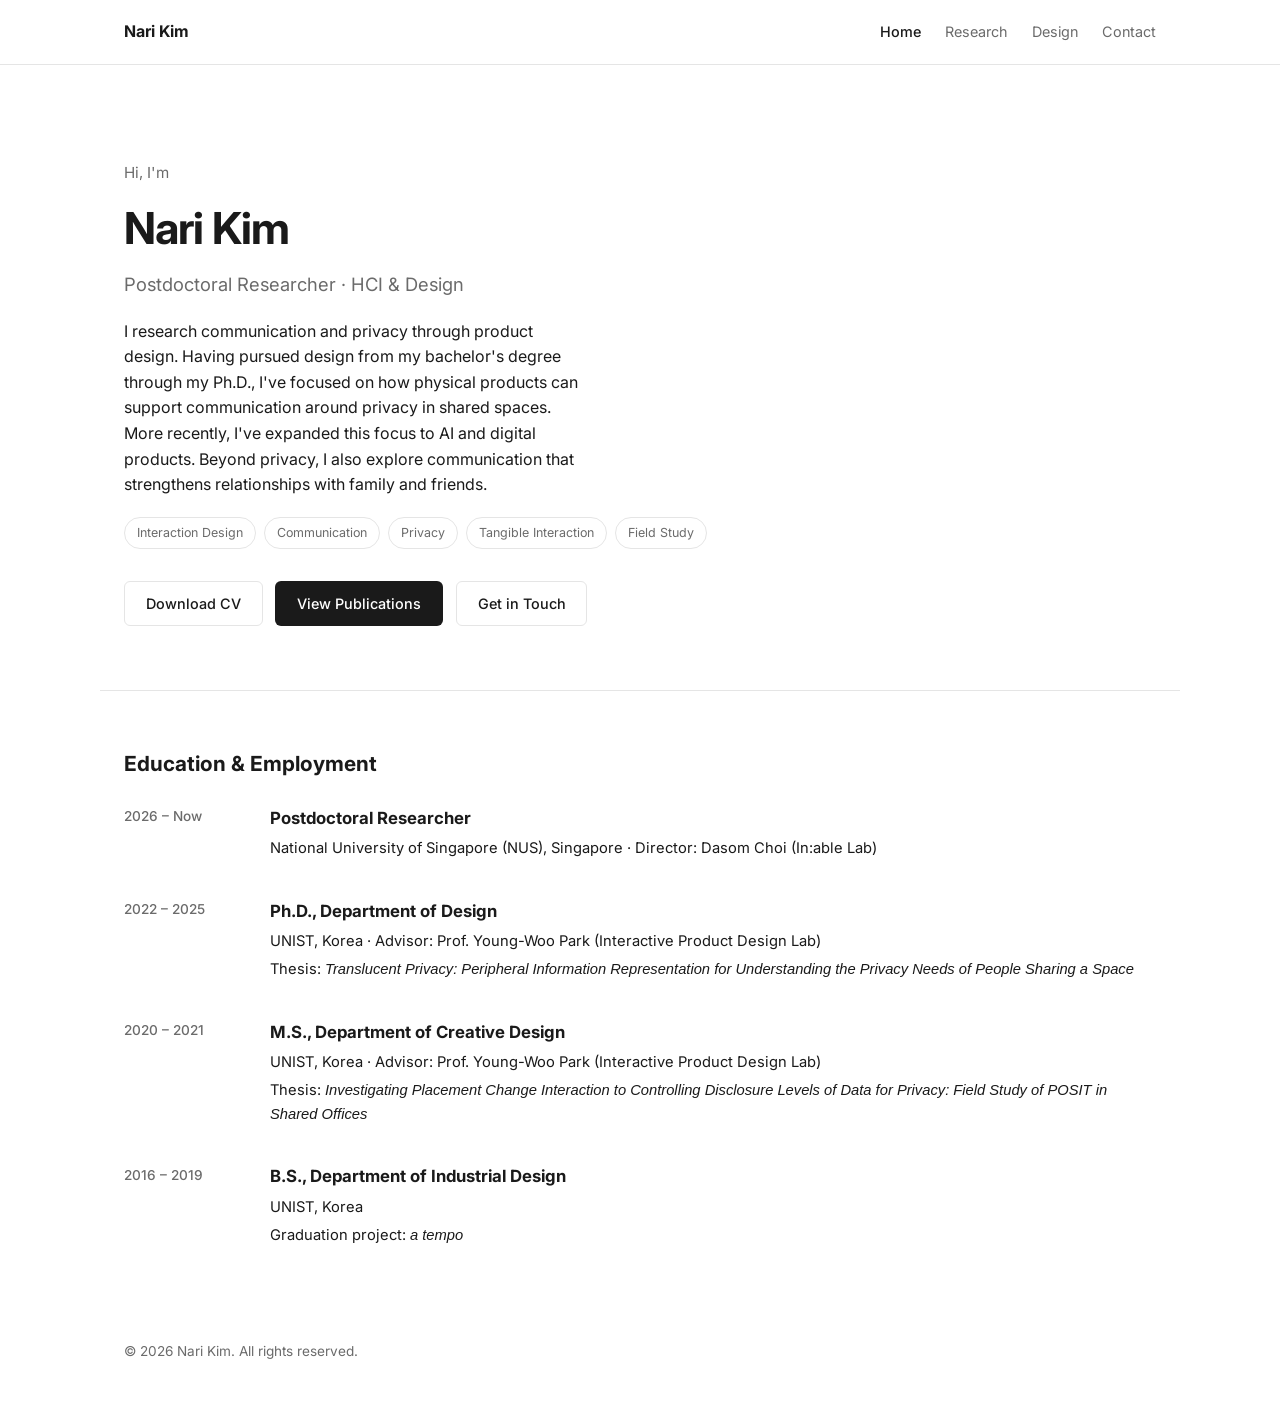
==== commit 24570641: "Rewrite hero bio and remove empty photo slot - Replace the hero description with a polished English " ====
--- a/index.html
+++ b/index.html
@@ -30,7 +30,7 @@
       <p class="hero-eyebrow">Hi, I'm</p>
       <h1 class="hero-name">Nari Kim</h1>
       <p class="hero-title">Postdoctoral Researcher · HCI &amp; Design</p>
-      <p class="hero-desc">I research peripheral and physical representations of information that help people navigate privacy and social needs in shared spaces.</p>
+      <p class="hero-desc">I research communication and privacy through product design. Having pursued design from my bachelor's degree through my Ph.D., I've focused on how physical products can support communication around privacy in shared spaces. More recently, I've expanded this focus to AI and digital products. Beyond privacy, I also explore communication that strengthens relationships with family and friends.</p>
       <ul class="hero-tags">
         <li>Interaction Design</li>
         <li>Communication</li>
@@ -43,9 +43,6 @@
         <a href="research.html#publications" class="btn btn-primary">View Publications</a>
         <a href="contact.html" class="btn btn-outline">Get in Touch</a>
       </div>
-    </div>
-    <div class="hero-photo">
-      <img src="images/profile-placeholder.svg" alt="Nari Kim profile photo placeholder" class="hero-photo-img">
     </div>
   </section>
 
--- a/style.css
+++ b/style.css
@@ -117,12 +117,17 @@
   flex-shrink: 0;
 }
 
-.hero-photo-img {
+.hero-photo-img,
+.hero-photo-box {
   width: 280px;
   height: 280px;
   object-fit: cover;
   border-radius: 16px;
   border: 1px solid var(--color-border);
+}
+
+.hero-photo-box {
+  background: var(--color-bg);
 }
 
 .hero-eyebrow {
@@ -460,7 +465,8 @@
     text-align: center;
     gap: 2rem;
   }
-  .hero-photo-img {
+  .hero-photo-img,
+  .hero-photo-box {
     width: 200px;
     height: 200px;
   }
